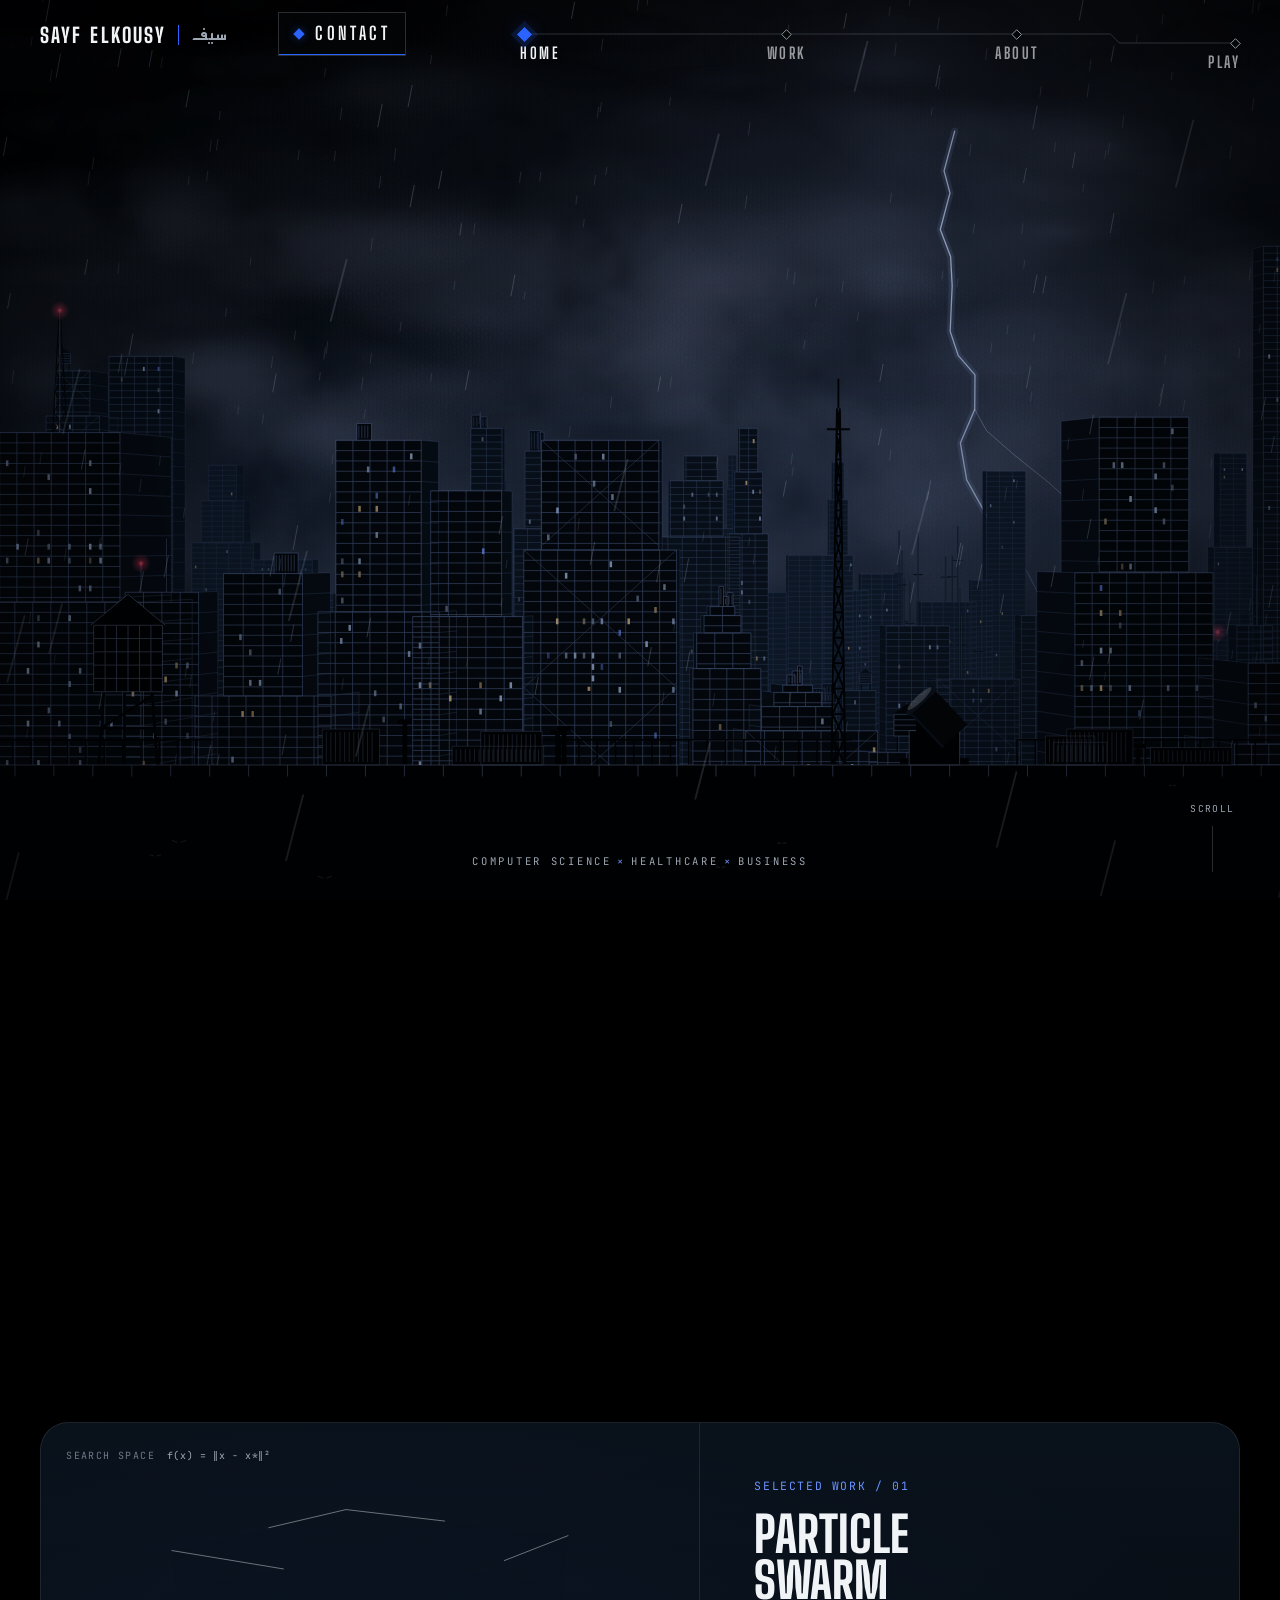
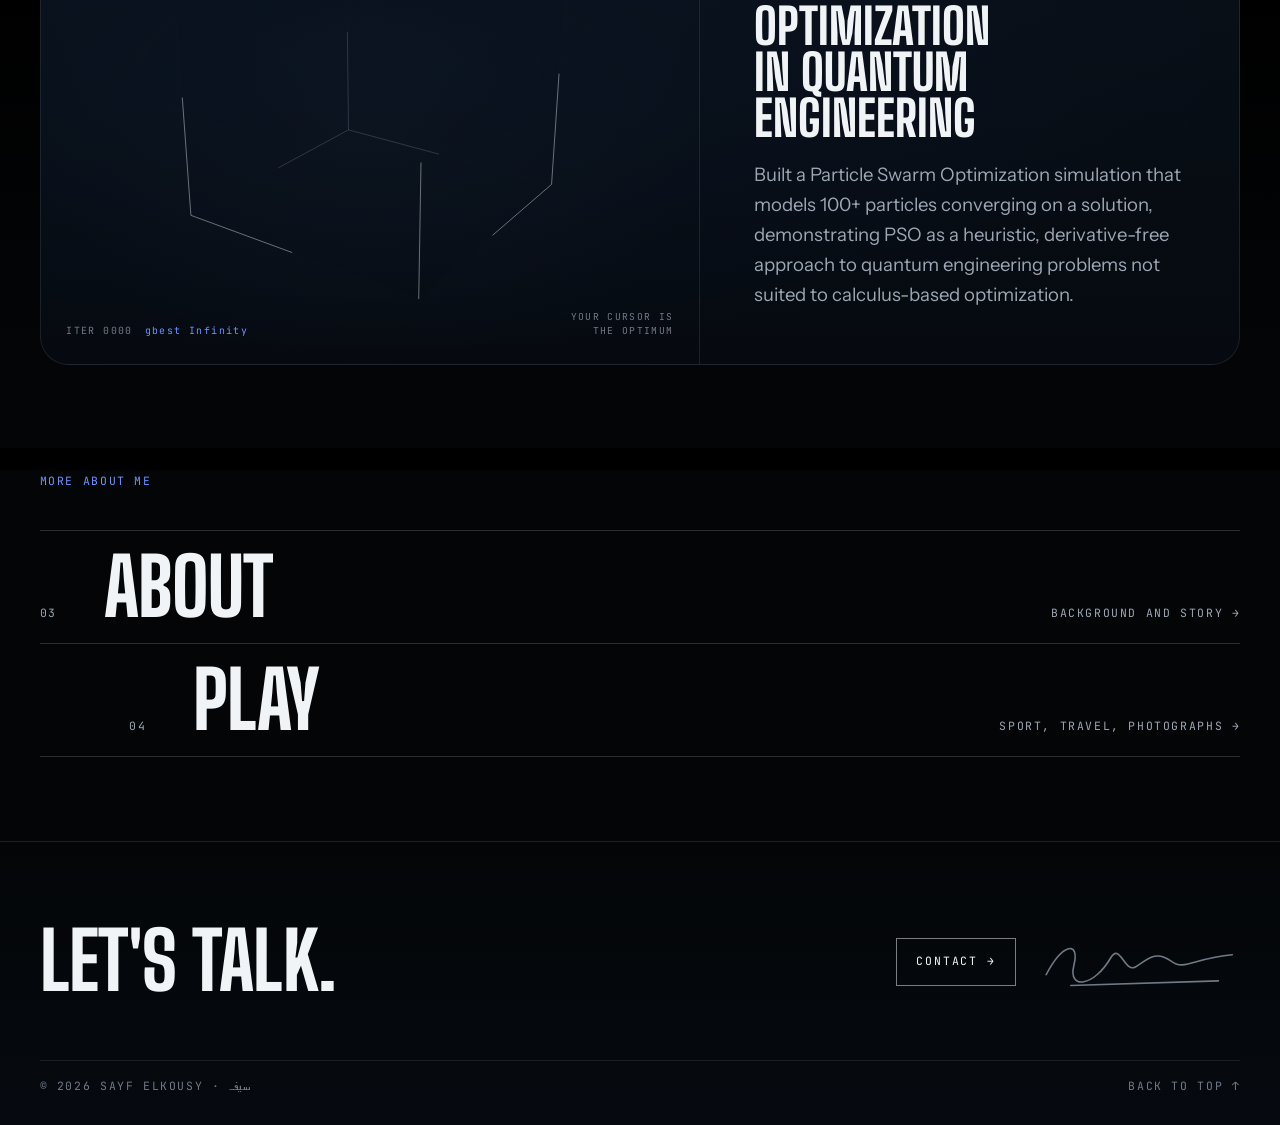
==== index.html @ 550ccdca "Initial website" ====
<!doctype html>
<html lang="en" dir="ltr">
<head>
  <meta charset="utf-8" />
  <meta name="viewport" content="width=device-width, initial-scale=1, viewport-fit=cover" />
  <title>Sayf Elkousy</title>
  <meta name="description" content="Sayf Elkousy — Houston-born, Egyptian American, interested in computer science and where it meets policy, business, and medicine." />
  <meta name="theme-color" content="#030507" />
  <meta name="color-scheme" content="dark" />
  <link rel="icon" href="/assets/img/favicon.svg" type="image/svg+xml" />

  <link rel="preconnect" href="https://fonts.googleapis.com" />
  <link rel="preconnect" href="https://fonts.gstatic.com" crossorigin />
  <link rel="stylesheet" href="https://fonts.googleapis.com/css2?family=Big+Shoulders+Display:wght@300..900&family=Instrument+Sans:wdth,wght@75..100,400..700&family=JetBrains+Mono:wght@400;500&family=Reem+Kufi:wght@400..700&family=Caveat:wght@500;600&display=swap" />

  <link rel="stylesheet" href="/assets/css/tokens.css" />
  <link rel="stylesheet" href="/assets/css/base.css" />
  <link rel="stylesheet" href="/assets/css/components.css" />
  <link rel="stylesheet" href="/assets/css/nav.css" />
  <link rel="stylesheet" href="/assets/css/sidebar.css" />
  <link rel="stylesheet" href="/assets/css/transition.css" />
  <link rel="stylesheet" href="/assets/css/cursor.css" />
  <link rel="stylesheet" href="/assets/css/home.css" />
  <link rel="stylesheet" href="/assets/css/work.css" />
  <link rel="stylesheet" href="/assets/css/pso.css" />
  <link rel="stylesheet" href="/assets/css/about.css" />
  <link rel="stylesheet" href="/assets/css/play.css" />

  <script type="module" src="/assets/js/main.js"></script>
</head>
<body>
  <a class="skip-link" href="#main">Skip to content</a>

  <!-- Layer 1: architectural grid, shared by every page -->
  <div class="grid-lines" aria-hidden="true"><i></i><i></i><i></i><i></i><i></i><i></i><i></i><i></i><i></i><i></i><i></i><i></i><i></i></div>

  <header id="site-nav" class="site-nav"></header>

  <main id="main" tabindex="-1">
    <noscript>
      <div class="noscript">
        <p class="mono">This site needs JavaScript.</p>
        <p>Sayf Elkousy. <a href="/#work">Work</a> · <a href="/about">About</a> · <a href="/play">Play</a> · <a href="mailto:sayfelkousy@gmail.com">Email</a></p>
      </div>
    </noscript>
  </main>

  <div id="route-transition" class="route-transition" aria-hidden="true"></div>
  <div id="route-announcer" class="visually-hidden" aria-live="polite" aria-atomic="true"></div>
</body>
</html>
---- assets/css/tokens.css ----
/* ==========================================================================
   TOKENS — the single source of truth for the visual system.
   90% dark / white / blue. Red is rationed (see --red usage notes).
   ========================================================================== */

:root {
  /* Grounds */
  --bg-0: #030507;          /* almost black — page ground */
  --bg-1: #060a10;          /* blue-black */
  --bg-2: #09111a;          /* dark navy */
  --bg-3: #101923;          /* raised surface */
  --bg-4: #16212d;          /* raised + hover */

  /* Ink */
  --ink: #f1f4f6;           /* warm white */
  --ink-2: #9da7b3;         /* secondary */
  --ink-3: #6f7a86;         /* tertiary — decorative / large labels only */

  /* Accent: cobalt. Two tunings — fills/lines vs. text on black (contrast). */
  --blue: #2b63ff;
  --blue-text: #6b93ff;     /* ≥ 5:1 on --bg-0 */
  --blue-soft: rgba(43, 99, 255, 0.16);
  --blue-glow: rgba(43, 99, 255, 0.45);

  /* Red: rare. Status pips, aviation lights, one cursor moment, the transition echo. */
  --red: #ff304f;

  /* Lines */
  --line: rgba(157, 167, 179, 0.14);
  --line-2: rgba(157, 167, 179, 0.26);
  --line-3: rgba(241, 244, 246, 0.5);

  /* Type */
  --font-display: "Big Shoulders Display", "Arial Narrow", "Helvetica Neue", Arial, sans-serif;
  --font-body: "Instrument Sans", "Helvetica Neue", Arial, sans-serif;
  --font-mono: "JetBrains Mono", ui-monospace, "SF Mono", Menlo, Consolas, monospace;
  --font-arabic: "Reem Kufi", "Geeza Pro", "Noto Kufi Arabic", "Segoe UI", sans-serif;
  --font-hand: "Caveat", "Bradley Hand", "Segoe Print", cursive;

  /* Fluid type scale (clamp, not breakpoints) */
  --fs-mono: clamp(0.66rem, 0.62rem + 0.12vw, 0.74rem);
  --fs-small: clamp(0.82rem, 0.78rem + 0.15vw, 0.9rem);
  --fs-body: clamp(1rem, 0.95rem + 0.22vw, 1.14rem);
  --fs-lead: clamp(1.18rem, 1.02rem + 0.6vw, 1.55rem);
  --fs-h3: clamp(1.5rem, 1.2rem + 1.2vw, 2.3rem);
  --fs-h2: clamp(2.6rem, 1.6rem + 4.2vw, 6rem);
  --fs-h1: clamp(3.6rem, 1.4rem + 9.5vw, 12rem);
  --fs-mega: clamp(5.5rem, 1rem + 19vw, 22rem);
  --fs-hand: clamp(1.25rem, 1.1rem + 0.5vw, 1.6rem);

  /* Space */
  --gutter: clamp(1rem, 0.4rem + 2.6vw, 2.75rem);
  --col-gap: clamp(0.75rem, 0.4rem + 1.2vw, 1.5rem);
  --s-1: 0.25rem;
  --s-2: 0.5rem;
  --s-3: 0.75rem;
  --s-4: 1rem;
  --s-5: 1.5rem;
  --s-6: 2.5rem;
  --s-7: clamp(3rem, 2rem + 4vw, 6rem);
  --s-8: clamp(5rem, 3rem + 8vw, 11rem);
  --max: 1600px;
  --nav-h: 76px;

  /* Motion — quick, precise, mechanical. No bounce. */
  --ease-out: cubic-bezier(0.16, 1, 0.3, 1);
  --ease-mech: cubic-bezier(0.7, 0, 0.2, 1);
  --ease-in: cubic-bezier(0.55, 0, 0.9, 0.3);
  --t-micro: 180ms;
  --t-reveal: 420ms;
  --t-major: 760ms;

  /* Layers (conceptual depth) */
  --z-atmos: 0;
  --z-grid: 1;
  --z-content: 2;
  --z-photo: 3;
  --z-annot: 4;
  --z-overlay: 50;
  --z-nav: 60;
  --z-transition: 90;
  --z-cursor: 100;
}

@media (max-width: 760px) {
  :root { --nav-h: 60px; }
}
---- assets/css/base.css ----
/* ==========================================================================
   BASE — reset, type, grid, focus, reveals.
   ========================================================================== */

*, *::before, *::after { box-sizing: border-box; }

html {
  background: var(--bg-0);
  color: var(--ink);
  -webkit-text-size-adjust: 100%;
  text-size-adjust: 100%;
  scrollbar-color: var(--bg-4) var(--bg-0);
}

body {
  margin: 0;
  min-height: 100vh;
  background: var(--bg-0);
  color: var(--ink);
  font-family: var(--font-body);
  font-size: var(--fs-body);
  line-height: 1.6;
  font-kerning: normal;
  -webkit-font-smoothing: antialiased;
  -moz-osx-font-smoothing: grayscale;
  overflow-x: hidden;
}

img, svg, canvas, video, iframe { display: block; max-width: 100%; }
button, input { font: inherit; color: inherit; }
button { cursor: pointer; background: none; border: 0; padding: 0; }
a { color: inherit; text-decoration: none; }
h1, h2, h3, h4, p, ul, ol, figure, blockquote { margin: 0; }
ul, ol { padding: 0; list-style: none; }
::selection { background: var(--blue); color: var(--ink); }

main { position: relative; z-index: var(--z-content); outline: none; }
main:focus-visible { outline: none; }

/* ---------- Focus: always visible, always blue, always sharp ---------- */
:focus-visible {
  outline: 1.5px solid var(--blue-text);
  outline-offset: 4px;
}

.skip-link {
  position: fixed;
  left: var(--gutter);
  top: -100px;
  z-index: 200;
  padding: 0.7rem 1rem;
  background: var(--ink);
  color: var(--bg-0);
  font-family: var(--font-mono);
  font-size: var(--fs-mono);
  letter-spacing: 0.12em;
  text-transform: uppercase;
}
.skip-link:focus { top: 12px; }

.visually-hidden {
  position: absolute !important;
  width: 1px; height: 1px;
  margin: -1px; padding: 0; border: 0;
  overflow: hidden; clip: rect(0 0 0 0);
  white-space: nowrap;
}

/* ---------- Typography roles ---------- */
.display {
  font-family: var(--font-display);
  font-weight: 800;
  line-height: 0.86;
  letter-spacing: -0.01em;
  text-transform: uppercase;
}
.mono {
  font-family: var(--font-mono);
  font-size: var(--fs-mono);
  font-weight: 400;
  letter-spacing: 0.14em;
  text-transform: uppercase;
  line-height: 1.5;
}
.hand {
  font-family: var(--font-hand);
  font-size: var(--fs-hand);
  font-weight: 500;
  line-height: 1.05;
  color: var(--ink);
  letter-spacing: 0.01em;
}
.ar {
  font-family: var(--font-arabic);
  direction: rtl;
  unicode-bidi: isolate;
  letter-spacing: 0 !important; /* never track Arabic: it breaks joining */
}
.lead {
  font-size: var(--fs-lead);
  line-height: 1.45;
  color: var(--ink);
  max-width: 34ch;
}
.muted { color: var(--ink-2); }
.blue { color: var(--blue-text); }
.red-pip {
  display: inline-block;
  width: 6px; height: 6px;
  background: var(--red);
  vertical-align: middle;
}

p { max-width: 62ch; }
p + p { margin-top: 1em; }

/* Links inside prose */
.prose a, a.inline {
  background-image: linear-gradient(var(--blue), var(--blue));
  background-size: 100% 1px;
  background-position: 0 100%;
  background-repeat: no-repeat;
  transition: background-size var(--t-micro) var(--ease-out), color var(--t-micro);
}
.prose a:hover, a.inline:hover { color: var(--blue-text); }

/* ---------- 12-column grid ---------- */
.wrap {
  width: 100%;
  max-width: var(--max);
  margin-inline: auto;
  padding-inline: var(--gutter);
}
.grid {
  display: grid;
  grid-template-columns: repeat(12, minmax(0, 1fr));
  column-gap: var(--col-gap);
}
@media (max-width: 760px) {
  .grid { grid-template-columns: repeat(4, minmax(0, 1fr)); }
}

/* Layer 1 — architectural column lines. Faint; the order beneath the experiments. */
.grid-lines {
  position: fixed;
  inset: 0;
  z-index: var(--z-grid);
  pointer-events: none;
  display: grid;
  grid-template-columns: repeat(12, minmax(0, 1fr));
  column-gap: var(--col-gap);
  width: 100%;
  max-width: var(--max);
  margin-inline: auto;
  padding-inline: var(--gutter);
  opacity: 0.55;
  transition: opacity 600ms var(--ease-out);
}
.grid-lines i {
  border-left: 1px solid var(--line);
}
.grid-lines i:nth-child(12) { border-right: 1px solid var(--line); }
.grid-lines i:nth-child(13) { display: none; }
@media (max-width: 760px) {
  .grid-lines { grid-template-columns: repeat(4, minmax(0, 1fr)); }
  .grid-lines i:nth-child(n+5) { display: none; }
  .grid-lines i:nth-child(4) { border-right: 1px solid var(--line); }
}
/* Home: the grid is born out of the city, so it starts hidden */
body[data-page="home"] .grid-lines { opacity: var(--home-grid, 0); transition: none; }

/* ---------- Section scaffolding ---------- */
.section {
  position: relative;
  padding-block: var(--s-8);
}
.section-head {
  display: flex;
  align-items: baseline;
  gap: var(--s-4);
  flex-wrap: wrap;
  margin-bottom: var(--s-6);
}
.section-index {
  color: var(--blue-text);
}
.rule {
  height: 1px;
  background: var(--line-2);
  border: 0;
  margin: 0;
}

/* ---------- Buttons: hard edges, one line weight ---------- */
.btn {
  position: relative;
  display: inline-flex;
  align-items: center;
  gap: 0.8em;
  min-height: 48px;
  padding: 0.8rem 1.2rem;
  border: 1px solid var(--line-3);
  font-family: var(--font-mono);
  font-size: var(--fs-mono);
  letter-spacing: 0.16em;
  text-transform: uppercase;
  color: var(--ink);
  overflow: hidden;
  isolation: isolate;
  transition: color var(--t-micro) var(--ease-out), border-color var(--t-micro);
}
.btn::before {
  content: "";
  position: absolute;
  inset: 0;
  z-index: -1;
  background: var(--blue);
  transform: scaleX(0);
  transform-origin: left;
  transition: transform 260ms var(--ease-mech);
}
.btn:hover::before, .btn:focus-visible::before { transform: scaleX(1); }
.btn:hover, .btn:focus-visible { border-color: var(--blue); }
.btn[aria-disabled="true"] {
  opacity: 0.45;
  pointer-events: none;
}
.btn .arrow { transition: transform var(--t-micro) var(--ease-out); }
.btn:hover .arrow { transform: translateX(3px); }

/* ---------- Scroll reveals: different content, different reveals ---------- */
[data-reveal] { transition-timing-function: var(--ease-out); }

[data-reveal="mask"] {
  clip-path: inset(0 0 100% 0);
  transform: translateY(0.18em);
  transition: clip-path 560ms var(--ease-out), transform 560ms var(--ease-out);
}
[data-reveal="mask"].is-in { clip-path: inset(0 0 -0.2em 0); transform: none; }

[data-reveal="wipe"] {
  clip-path: inset(0 100% 0 0);
  transition: clip-path 620ms var(--ease-mech);
}
[data-reveal="wipe"].is-in { clip-path: inset(0 0 0 0); }

[data-reveal="fade"] {
  opacity: 0;
  transition: opacity 500ms var(--ease-out);
}
[data-reveal="fade"].is-in { opacity: 1; }

[data-reveal="rise"] {
  opacity: 0;
  transform: translateY(14px);
  transition: opacity 420ms var(--ease-out), transform 420ms var(--ease-out);
}
[data-reveal="rise"].is-in { opacity: 1; transform: none; }

[data-reveal="line"] {
  transform: scaleX(0);
  transform-origin: left;
  transition: transform 800ms var(--ease-mech);
}
[data-reveal="line"].is-in { transform: scaleX(1); }

/* Annotations draw themselves */
.annot path, .annot line, .annot polyline, .annot ellipse {
  fill: none;
  stroke: currentColor;
  stroke-width: 1.6;
  stroke-linecap: round;
  stroke-linejoin: round;
  vector-effect: non-scaling-stroke;
}
[data-draw] path, [data-draw] line, [data-draw] polyline, [data-draw] ellipse {
  stroke-dasharray: var(--len, 600);
  stroke-dashoffset: var(--len, 600);
  transition: stroke-dashoffset 900ms var(--ease-out);
}
[data-draw].is-in path, [data-draw].is-in line, [data-draw].is-in polyline, [data-draw].is-in ellipse {
  stroke-dashoffset: 0;
}
[data-draw] .hand, [data-draw] text {
  opacity: 0;
  transition: opacity 400ms var(--ease-out) 450ms;
}
[data-draw].is-in .hand, [data-draw].is-in text { opacity: 1; }

.noscript { padding: 30vh var(--gutter); }

/* ---------- Reduced motion: keep the content, drop the choreography ---------- */
@media (prefers-reduced-motion: reduce) {
  *, *::before, *::after {
    animation-duration: 0.001ms !important;
    animation-iteration-count: 1 !important;
    animation-delay: 0s !important;
    transition-delay: 0s !important;
    scroll-behavior: auto !important;
  }
  [data-reveal], [data-reveal].is-in {
    clip-path: none !important;
    transform: none !important;
    opacity: 1 !important;
    transition: none !important;
  }
  [data-draw] path, [data-draw] line, [data-draw] polyline, [data-draw] ellipse {
    stroke-dashoffset: 0 !important;
    transition: none !important;
  }
  [data-draw] .hand, [data-draw] text { opacity: 1 !important; }
}
---- assets/css/components.css ----
/* ==========================================================================
   SHARED COMPONENTS — wordmark, placeholders, annotations, footer.
   ========================================================================== */

/* ---------- Wordmark ---------- */
.wordmark--stack { width: 100%; height: auto; overflow: visible; color: inherit; }

.wordmark--line {
  display: inline-flex;
  align-items: center;
  gap: 0.7em;
  white-space: nowrap;
  line-height: 1;
}
.wordmark--line .wm-en {
  font-family: var(--font-display);
  font-weight: 800;
  font-size: 1.28rem;
  letter-spacing: 0.1em;
  text-transform: uppercase;
}
.wordmark--line .wm-gap { display: inline-block; width: 0.42em; }
.wordmark--line .wm-bar {
  width: 1px;
  height: 1.1em;
  background: var(--blue);
}
.wordmark--line .wm-ar {
  font-size: 1.12rem;
  font-weight: 500;
  color: var(--ink-2);
  transform: translateY(-0.08em);
}

/* ---------- Placeholders: honest, designed, clearly marked ---------- */
.ph {
  position: relative;
  display: grid;
  place-items: center;
  width: 100%;
  height: 100%;
  min-height: 120px;
  background:
    linear-gradient(to top right, transparent calc(50% - 0.5px), var(--line) calc(50% - 0.5px), var(--line) calc(50% + 0.5px), transparent calc(50% + 0.5px)),
    linear-gradient(to bottom right, transparent calc(50% - 0.5px), var(--line) calc(50% - 0.5px), var(--line) calc(50% + 0.5px), transparent calc(50% + 0.5px)),
    var(--bg-2);
  border: 1px dashed var(--line-2);
  color: var(--ink-2);
  text-align: center;
  overflow: hidden;
}
.ph__label {
  position: relative;
  max-width: 90%;
  padding: 0.45rem 0.65rem;
  background: var(--bg-0);
  border: 1px solid var(--line-2);
  font-family: var(--font-mono);
  font-size: var(--fs-mono);
  letter-spacing: 0.12em;
  text-transform: uppercase;
  line-height: 1.4;
}
.ph__corner {
  position: absolute;
  font-family: var(--font-mono);
  font-size: 0.6rem;
  letter-spacing: 0.14em;
  color: var(--ink-3);
  text-transform: uppercase;
}
.ph__corner--tl { top: 8px; left: 10px; }
.ph__corner--br { bottom: 8px; right: 10px; }

.tbd {
  color: var(--ink-2);
  font-family: var(--font-mono);
  font-size: 0.86em;
  letter-spacing: 0.04em;
}

/* ---------- Handmade annotations (layer 4) ---------- */
.annot {
  position: absolute;
  z-index: var(--z-annot);
  color: var(--ink);
  pointer-events: none;
}
.annot svg { overflow: visible; width: 100%; height: auto; }
.annot--blue { color: var(--blue-text); }
.annot--red { color: var(--red); }

/* ---------- Tags (flat, square, quiet — not pills) ---------- */
.tags { display: flex; flex-wrap: wrap; gap: 0.4rem; }
.tag {
  padding: 0.25rem 0.5rem;
  border: 1px solid var(--line-2);
  font-family: var(--font-mono);
  font-size: 0.66rem;
  letter-spacing: 0.1em;
  text-transform: uppercase;
  color: var(--ink-2);
}

/* ---------- Page opener shared anatomy ---------- */
.page-top { padding-top: calc(var(--nav-h) + var(--s-7)); }
.page-code {
  display: flex;
  gap: 1.2rem;
  align-items: center;
  color: var(--ink-2);
}
.page-code .line { flex: 0 0 48px; height: 1px; background: var(--blue); }

/* ---------- Footer: a quiet closing moment ---------- */
.site-end {
  position: relative;
  padding-block: var(--s-7) calc(var(--s-5) + env(safe-area-inset-bottom, 0px));
  border-top: 1px solid var(--line);
  background: linear-gradient(to bottom, var(--bg-0), var(--bg-1));
  overflow: hidden;
}
.site-end .grid { align-items: end; row-gap: var(--s-5); }
.site-end__title {
  grid-column: 1 / span 7;
  font-size: var(--fs-h2);
  line-height: 0.9;
}
.site-end__cta {
  grid-column: 8 / -1;
  display: flex;
  align-items: center;
  justify-content: flex-end;
  gap: var(--s-5);
}
.site-end__sig { position: relative; width: min(200px, 45%); color: var(--ink-3); }
.site-end__base {
  grid-column: 1 / -1;
  display: flex;
  justify-content: space-between;
  gap: var(--s-4);
  flex-wrap: wrap;
  margin-top: var(--s-6);
  padding-top: var(--s-4);
  border-top: 1px solid var(--line);
  color: var(--ink-3);
}
.site-end__top { min-height: 24px; transition: color var(--t-micro); }
.site-end__top:hover { color: var(--ink); }

@media (max-width: 760px) {
  .site-end__title, .site-end__cta { grid-column: 1 / -1; }
  .site-end__cta { justify-content: space-between; }
}

/* ---------- Next stops: a descending staircase of type ---------- */
.next-stops {
  position: relative;
  padding-block: var(--s-7);
}
.next-stops__kicker { margin-bottom: var(--s-5); }
.stops { border-top: 1px solid var(--line-2); }
.stops li {
  border-bottom: 1px solid var(--line-2);
  padding-left: calc(var(--i) * clamp(1.5rem, 7vw, 8rem));
}
.stops a {
  position: relative;
  display: grid;
  grid-template-columns: 3rem auto 1fr;
  align-items: baseline;
  gap: var(--s-4);
  padding-block: clamp(0.8rem, 1.6vw, 1.6rem);
  overflow: hidden;
}
.stops a::before {
  content: "";
  position: absolute;
  left: 0; right: 0; bottom: -1px;
  height: 1px;
  background: var(--blue);
  transform: scaleX(0);
  transform-origin: left;
  transition: transform 420ms var(--ease-mech);
}
.stops a:hover::before, .stops a:focus-visible::before { transform: scaleX(1); }
.stops__idx { color: var(--ink-2); }
.stops__label {
  font-size: var(--fs-h2);
  line-height: 0.9;
  transition: letter-spacing 320ms var(--ease-out), color var(--t-micro);
}
.stops a:hover .stops__label, .stops a:focus-visible .stops__label { letter-spacing: 0.03em; color: var(--blue-text); }
.stops__mood { justify-self: end; color: var(--ink-2); transition: color var(--t-micro); }
.stops a:hover .stops__mood { color: var(--ink); }
@media (max-width: 760px) {
  .stops a { grid-template-columns: 2rem 1fr; }
  .stops__mood { grid-column: 2; justify-self: start; }
}

/* ---------- 404 ---------- */
.lost { min-height: 88vh; padding-bottom: var(--s-7); }
.lost .page-code { margin-bottom: var(--s-6); }
.lost__title { font-size: var(--fs-h1); line-height: 0.86; }
.lost__lead { margin-top: var(--s-5); }
.lost__links { display: flex; flex-wrap: wrap; gap: 0.6rem; margin-top: var(--s-5); max-width: none; }
---- assets/css/nav.css ----
/* ==========================================================================
   NAVIGATION — the line.
   ========================================================================== */

.site-nav {
  position: fixed;
  inset: 0 0 auto 0;
  z-index: var(--z-nav);
  padding-top: env(safe-area-inset-top, 0px);
  pointer-events: none;
}
.site-nav::before {
  /* quiet backing once scrolled — a fade, not a glass panel */
  content: "";
  position: absolute;
  inset: 0 0 -28px 0;
  background: linear-gradient(to bottom, rgba(3, 5, 7, 0.92) 0%, rgba(3, 5, 7, 0.75) 60%, rgba(3, 5, 7, 0) 100%);
  opacity: 0;
  transition: opacity 300ms var(--ease-out);
  pointer-events: none;
}
.site-nav.is-scrolled::before { opacity: 1; }

.nav-bar {
  position: relative;
  display: flex;
  align-items: flex-start;
  gap: clamp(1.5rem, 4vw, 4rem);
  max-width: var(--max);
  height: var(--nav-h);
  margin-inline: auto;
  padding: 22px var(--gutter) 0;
}
.nav-bar > * { pointer-events: auto; }

.nav-mark {
  display: inline-flex;
  padding: 4px 0;
  margin-top: -1px;
  transition: opacity var(--t-micro);
}
.nav-mark:hover .wm-en { color: var(--blue-text); }
.nav-mark .wm-en { transition: color var(--t-micro); }

/* ---------- the line (desktop) ---------- */
.nav-line {
  position: relative;
  flex: 1 1 auto;
  max-width: 720px;
  margin-left: auto;
  height: 48px;
}
.nav-line__svg {
  position: absolute;
  left: 0;
  top: 0;
  overflow: visible;
  pointer-events: none;
}
.nav-line__base {
  fill: none;
  stroke: var(--line-2);
  stroke-width: 1;
  vector-effect: non-scaling-stroke;
}
.nav-line__run {
  fill: none;
  stroke: var(--blue);
  stroke-width: 1.5;
  vector-effect: non-scaling-stroke;
  stroke-dasharray: 1 1;
  stroke-dashoffset: 1;
  transition: stroke-dashoffset 700ms var(--ease-mech);
  filter: drop-shadow(0 0 4px var(--blue-glow));
}

.nav-line__stations { position: absolute; inset: 0; }
.station {
  position: absolute;
  top: 0;
  left: calc(var(--x) * 100%);
  transform: translate(-50%, var(--dy));
}
.station:first-child { transform: translate(0, var(--dy)); }
.station:last-child { transform: translate(-100%, var(--dy)); }

.station a {
  --k: 0;
  --mx: 0px;
  --my: 0px;
  position: relative;
  display: flex;
  flex-direction: column;
  align-items: center;
  gap: 7px;
  padding: 7.5px 10px 10px;
  transform: translate(var(--mx), var(--my));
  transition: transform 160ms linear;
}
.station:first-child a { align-items: flex-start; padding-left: 0; }
.station:last-child a { align-items: flex-end; padding-right: 0; }

.station__mark {
  width: 9px;
  height: 9px;
  margin-top: 0;
  background: var(--bg-0);
  border: 1px solid var(--ink-2);
  transform: rotate(45deg) scale(calc(0.85 + var(--k) * 0.25));
  transition: background var(--t-micro), border-color var(--t-micro), box-shadow 300ms var(--ease-out), transform var(--t-micro) var(--ease-out);
}
.station__label {
  font-family: var(--font-display);
  font-weight: 700;
  font-size: 0.98rem;
  letter-spacing: calc(0.16em + var(--k) * 0.06em);
  text-transform: uppercase;
  line-height: 1;
  color: var(--ink);
  opacity: calc(0.62 + var(--k) * 0.38);
  transition: color var(--t-micro), opacity var(--t-micro);
}
.station a:hover .station__label, .station a:focus-visible .station__label { opacity: 1; }
.station a:hover .station__mark { border-color: var(--blue-text); }

.station.is-active .station__label { opacity: 1; color: var(--ink); }
.station.is-active .station__mark {
  background: var(--blue);
  border-color: var(--blue);
  box-shadow: 0 0 0 4px rgba(43, 99, 255, 0.14), 0 0 16px var(--blue-glow);
  transform: rotate(45deg) scale(1.15);
}

/* ---------- Contact: opens the sidebar (all widths) ----------
   Left, beside the wordmark. A framed station on the line's own vocabulary:
   the diamond, the blue hairline underneath, display type. */
.nav-contact {
  display: inline-flex;
  align-items: center;
  gap: 0.75rem;
  min-height: 44px;
  margin-top: -10px;
  padding: 0 1.15rem 0 1rem;
  border: 1px solid var(--line-2);
  background: rgba(3, 5, 7, 0.85);
  box-shadow: inset 0 -1px 0 var(--blue);
  color: var(--ink);
  font-family: var(--font-display);
  font-weight: 700;
  font-size: 1.12rem;
  letter-spacing: 0.2em;
  text-transform: uppercase;
  line-height: 1;
  transition: border-color var(--t-micro), background-color var(--t-micro), color var(--t-micro);
}
.nav-contact__label { margin-right: -0.2em; } /* optically cancel trailing tracking */
.nav-contact__pip {
  width: 8px;
  height: 8px;
  flex: none;
  background: var(--blue);
  transform: rotate(45deg);
  box-shadow: 0 0 10px var(--blue-glow);
  transition: transform var(--t-micro) var(--ease-out);
}
.nav-contact:hover, .nav-contact:focus-visible, .nav-contact[aria-expanded="true"] {
  border-color: var(--blue);
  background: rgba(43, 99, 255, 0.12);
}
.nav-contact:hover .nav-contact__pip { transform: rotate(45deg) scale(1.3); }

/* ---------- mobile bar ---------- */
.nav-mini { display: none; }

@media (max-width: 760px) {
  .nav-bar { align-items: center; padding-top: 0; gap: 0.7rem; }
  .nav-line { display: none; }
  .nav-mark .wm-en { font-size: 1.02rem; }
  .nav-mark .wm-ar { font-size: 0.92rem; }
  .nav-contact { margin-top: 0; min-height: 40px; padding: 0 0.8rem 0 0.75rem; gap: 0.55rem; font-size: 0.98rem; letter-spacing: 0.16em; }
  .nav-mini {
    display: inline-flex;
    align-items: center;
    gap: 0.5rem;
    min-height: 44px;
    margin-left: auto;
    padding-left: 0.4rem;
    color: var(--ink-2);
    font-size: 0.62rem;
  }
  .nav-mini__mark { width: 6px; height: 6px; border: 1px solid var(--blue-text); transform: rotate(45deg); }
}
@media (max-width: 400px) {
  .nav-mark .wm-bar, .nav-mark .wm-ar { display: none; }
}
---- assets/css/sidebar.css ----
/* ==========================================================================
   SIDEBAR — contact + site index. Slides in from the left (where its
   Contact trigger sits), over a dimmed page.
   The page list reuses the navigation's "line": a vertical rule with
   diamond stations, the current page lit blue.
   ========================================================================== */

.sb {
  position: fixed;
  inset: 0;
  z-index: 75; /* above nav (60), below the route transition (90) */
}
.sb[hidden] { display: none; }

.sb__scrim {
  position: absolute;
  inset: 0;
  background: rgba(1, 2, 4, 0.62);
  opacity: 0;
  transition: opacity 320ms var(--ease-out);
}

.sb__panel {
  position: absolute;
  top: 0;
  left: 0;
  bottom: 0;
  width: clamp(320px, 28vw, 400px);
  display: flex;
  flex-direction: column;
  gap: var(--s-6);
  padding: calc(env(safe-area-inset-top, 0px) + 22px) clamp(1.5rem, 2.4vw, 2.5rem) calc(env(safe-area-inset-bottom, 0px) + 24px) var(--gutter);
  overflow-y: auto;
  overscroll-behavior: contain;
  background: var(--bg-1);
  border-right: 1px solid var(--line-2);
  box-shadow: 40px 0 80px -40px rgba(0, 0, 0, 0.9);
  transform: translateX(-100%);
  transition: transform 380ms var(--ease-out);
}
/* a single blue hairline down the inner edge — the accent, rationed */
.sb__panel::before {
  content: "";
  position: absolute;
  right: -1px;
  top: 0;
  width: 1px;
  height: 120px;
  background: var(--blue);
  box-shadow: 0 0 12px var(--blue-glow);
}

.sb.is-open .sb__scrim { opacity: 1; }
.sb.is-open .sb__panel { transform: none; }

/* Items settle in just after the panel */
.sb__section, .sb__sub, .sb__foot {
  opacity: 0;
  transform: translateX(-12px);
  transition: opacity 300ms var(--ease-out), transform 380ms var(--ease-out);
}
.sb.is-open .sb__sub { opacity: 1; transform: none; transition-delay: 60ms; }
.sb.is-open .sb__section { opacity: 1; transform: none; transition-delay: 100ms; }
.sb.is-open .sb__section + .sb__section { transition-delay: 150ms; }
.sb.is-open .sb__foot { opacity: 1; transform: none; transition-delay: 200ms; }

/* Reduced motion: fade only */
.sb.is-reduced .sb__panel { transform: none; opacity: 0; transition: opacity 160ms linear; }
.sb.is-reduced.is-open .sb__panel { opacity: 1; }
.sb.is-reduced .sb__section, .sb.is-reduced .sb__sub, .sb.is-reduced .sb__foot { transform: none; transition: none; opacity: 1; }

html.sb-open { overflow: hidden; }
html.sb-open body { padding-right: var(--sbw, 0px); }

/* ---------- Head ---------- */
.sb__top {
  display: flex;
  align-items: flex-start;
  justify-content: space-between;
  gap: 1rem;
}
.sb__name { display: grid; gap: 0.35rem; max-width: none; }
.sb__en {
  font-family: var(--font-display);
  font-weight: 800;
  font-size: 1.5rem;
  line-height: 1;
  letter-spacing: 0.08em;
  text-transform: uppercase;
}
.sb__ar { justify-self: start; font-size: 1.3rem; line-height: 1.2; color: var(--ink-2); }
.sb__close {
  display: inline-flex;
  align-items: center;
  gap: 0.5em;
  min-height: 44px;
  margin-top: -10px;
  padding-inline: 0.7rem;
  border: 1px solid var(--line-2);
  color: var(--ink);
  transition: border-color var(--t-micro), color var(--t-micro);
}
.sb__close span { font-size: 1.1rem; line-height: 1; }
.sb__close:hover { border-color: var(--blue); color: var(--blue-text); }
.sb__sub { margin-top: calc(-1 * var(--s-4)); color: var(--ink-2); font-size: var(--fs-small); }

.sb__head {
  margin-bottom: 0.9rem;
  padding-bottom: 0.6rem;
  border-bottom: 1px solid var(--line);
  color: var(--ink-3);
}

/* ---------- Pages: a vertical line with stations ---------- */
.sb__nav { position: relative; padding-left: 22px; }
.sb__nav::before {
  content: "";
  position: absolute;
  left: 4px;
  top: 1.3rem;
  bottom: 1.3rem;
  width: 1px;
  background: var(--line-2);
}
.sb__nav a {
  position: relative;
  display: flex;
  align-items: baseline;
  gap: 0.9rem;
  min-height: 46px;
  padding-block: 0.3rem;
  color: var(--ink-2);
  transition: color var(--t-micro);
}
.sb__nav a::before {
  content: "";
  position: absolute;
  left: -22px;
  top: calc(50% - 4px);
  width: 8px;
  height: 8px;
  border: 1px solid var(--ink-3);
  background: var(--bg-1);
  transform: rotate(45deg);
  transition: background var(--t-micro), border-color var(--t-micro), box-shadow 300ms var(--ease-out);
}
.sb__idx { color: var(--ink-3); }
.sb__label {
  font-size: clamp(1.7rem, 1.3rem + 1.1vw, 2.2rem);
  line-height: 1;
  transition: letter-spacing 300ms var(--ease-out);
}
.sb__nav a:hover, .sb__nav a:focus-visible { color: var(--ink); }
.sb__nav a:hover .sb__label { letter-spacing: 0.02em; }
.sb__nav a:hover::before { border-color: var(--blue-text); }
.sb__nav a[aria-current="page"] { color: var(--ink); }
.sb__nav a[aria-current="page"] .sb__idx { color: var(--blue-text); }
.sb__nav a[aria-current="page"]::before {
  background: var(--blue);
  border-color: var(--blue);
  box-shadow: 0 0 12px var(--blue-glow);
}

/* ---------- Contact ---------- */
.sb__contact {
  display: grid;
  grid-template-columns: 5.5rem minmax(0, 1fr) auto;
  align-items: center;
  gap: 0.8rem;
  min-height: 52px;
  border-bottom: 1px solid var(--line);
  transition: color var(--t-micro);
}
.sb__contact .mono { color: var(--ink-3); }
.sb__value { overflow: hidden; text-overflow: ellipsis; white-space: nowrap; font-size: var(--fs-small); }
.sb__arrow { color: var(--ink-3); transition: transform var(--t-micro) var(--ease-out), color var(--t-micro); }
.sb__contact:hover, .sb__contact:focus-visible { color: var(--blue-text); }
.sb__contact:hover .sb__arrow { color: var(--blue-text); transform: translate(2px, -2px); }

.sb__foot { margin-top: auto; color: var(--ink-3); }

@media (max-width: 760px) {
  .sb__panel { width: min(88vw, 400px); gap: var(--s-5); }
}
---- assets/css/transition.css ----
/* ==========================================================================
   ROUTE TRANSITION — spinning wordmark overlay.
   ========================================================================== */

.route-transition {
  position: fixed;
  inset: 0;
  z-index: var(--z-transition);
  pointer-events: none;
  visibility: hidden;
  contain: strict;
}
.route-transition.is-active { visibility: visible; }

.rt__veil {
  position: absolute;
  inset: 0;
  opacity: 0;
  background:
    radial-gradient(ellipse 70% 60% at 50% 50%, rgba(9, 17, 26, 0.9), rgba(3, 5, 7, 1) 70%),
    var(--bg-0);
}

.rt__stage {
  position: absolute;
  inset: 0;
  display: grid;
  place-items: center;
}
.rt__mark {
  grid-area: 1 / 1;
  /* Laid out at hold size so the midpoint frame is crisp vector, not an upscaled raster. */
  width: min(92vw, 1500px);
  opacity: 0;
  color: var(--ink);
  will-change: transform, opacity;
  backface-visibility: hidden;
}
.rt__mark--blue { color: var(--blue); }
.rt__mark--red { color: var(--red); }
.rt__mark--blue .wordmark, .rt__mark--red .wordmark { --wm-rule: transparent; }

.rt__dest {
  position: absolute;
  z-index: 2;
  left: var(--gutter);
  bottom: calc(22px + env(safe-area-inset-bottom, 0px));
  opacity: 0;
  color: var(--ink-2);
  white-space: nowrap;
}
.rt__arrow { color: var(--blue-text); }

.route-transition.is-reduced .rt__stage,
.route-transition.is-reduced .rt__dest { display: none; }
---- assets/css/cursor.css ----
/* ==========================================================================
   CUSTOM CURSOR — desktop only (see components/cursor.js)
   ========================================================================== */
html.has-cursor, html.has-cursor * { cursor: none !important; }
html.has-cursor iframe { cursor: auto !important; }

.cursor-dot, .cursor-ring {
  position: fixed;
  left: 0;
  top: 0;
  z-index: var(--z-cursor);
  pointer-events: none;
  opacity: 0;
  transition: opacity 200ms;
}
html.cursor-in .cursor-dot, html.cursor-in .cursor-ring { opacity: 1; }
html.lb-open .cursor-ring, html.lb-open .cursor-dot { z-index: 120; }

.cursor-dot {
  width: 6px;
  height: 6px;
  margin: -3px 0 0 -3px;
  background: var(--ink);
  mix-blend-mode: difference;
}
.cursor-dot.is-down { background: var(--red); mix-blend-mode: normal; }

.cursor-ring {
  width: 0;
  height: 0;
}
.cursor-ring::before {
  content: "";
  position: absolute;
  left: -15px;
  top: -15px;
  width: 30px;
  height: 30px;
  border: 1px solid rgba(241, 244, 246, 0.35);
  transform: rotate(45deg) scale(0.7);
  transition: transform 220ms var(--ease-out), border-color 220ms, background 220ms;
}
.cursor-ring.is-active::before { transform: rotate(45deg) scale(1); border-color: var(--blue); }
.cursor-ring.has-label::before { transform: rotate(0deg) scale(1.9, 0.9); background: rgba(3, 5, 7, 0.6); }
.cursor-ring.is-down::before { transform: rotate(45deg) scale(0.55); }
.cursor-label {
  position: absolute;
  left: 0;
  top: 0;
  transform: translate(-50%, -50%);
  font-size: 0.56rem;
  letter-spacing: 0.18em;
  color: var(--ink);
  white-space: nowrap;
  opacity: 0;
  transition: opacity 160ms;
}
.cursor-ring.has-label .cursor-label { opacity: 1; }
---- assets/css/home.css ----
/* ==========================================================================
   HOME — the city, then the work (#work: see work.css), then the person.
   ========================================================================== */

/* ---------- Hero: a tall scroll runway with a sticky stage ---------- */
.hero {
  position: relative;
  height: 230vh;
  background: #000;
}
.hero__stage {
  position: sticky;
  top: 0;
  height: 100vh;
  height: 100lvh;
  overflow: hidden;
  background: #000;
}
.hero__canvas {
  position: absolute;
  inset: 0 auto auto 0;
  display: block;
}

.hero__hud {
  position: absolute;
  inset: 0;
  pointer-events: none;
  padding: calc(var(--nav-h) + 18px) var(--gutter) calc(28px + env(safe-area-inset-bottom, 0px));
  max-width: var(--max);
  margin-inline: auto;
}
.hero__hud > * { pointer-events: auto; }

.hero__subtitle {
  position: absolute;
  left: 50%;
  bottom: calc(30px + env(safe-area-inset-bottom, 0px));
  transform: translateX(-50%);
  white-space: nowrap;
  color: var(--ink-2);
  font-size: 0.66rem;
  letter-spacing: 0.26em;
}
.hero__subtitle .x { color: var(--blue-text); margin-inline: 0.5em; }

.hero__scroll {
  position: absolute;
  right: var(--gutter);
  bottom: calc(22px + env(safe-area-inset-bottom, 0px));
  display: flex;
  flex-direction: column;
  align-items: center;
  gap: 10px;
  min-width: 44px;
  padding: 6px;
  color: var(--ink-2);
  font-size: 0.6rem;
}
.hero__scroll i {
  position: relative;
  width: 1px;
  height: 46px;
  background: var(--line-2);
  overflow: hidden;
}
.hero__scroll i::after {
  content: "";
  position: absolute;
  left: 0;
  top: -40%;
  width: 1px;
  height: 40%;
  background: var(--blue);
  animation: scroll-cue 2.2s var(--ease-mech) infinite;
}
@keyframes scroll-cue { to { top: 100%; } }
.hero__scroll:hover { color: var(--ink); }

/* Intro: the HUD arrives after the signal ignites. */
.hero.is-intro .hero__hud > * { animation: hud-in 700ms var(--ease-out) both; }
.hero.is-intro .hero__subtitle { animation-delay: 2.7s; }
.hero.is-intro .hero__scroll { animation-delay: 3.3s; }
@keyframes hud-in { from { opacity: 0; } to { opacity: 1; } }
.hero.is-intro .hero__subtitle { animation-name: hud-in-x; }
@keyframes hud-in-x { from { opacity: 0; letter-spacing: 0.5em; } to { opacity: 1; letter-spacing: 0.26em; } }

/* ---------- More about me: one line, then About / Play ---------- */
.more { padding-top: var(--s-5); }
.more .grid { row-gap: var(--s-4); }
.more__kicker { grid-column: 1 / -1; }
.more__lead { grid-column: 1 / span 8; max-width: 30ch; }
.more + .next-stops { padding-top: var(--s-5); }
.more + .next-stops .next-stops__kicker { display: none; } /* "More about me" already introduces it */
@media (max-width: 760px) {
  .more__lead { grid-column: 1 / -1; }
}

/* Nav fades up with the city on first load */
body[data-page="home"] .site-nav { transition: opacity 600ms var(--ease-out); }
html:not(.is-ready) body[data-page="home"] .site-nav { opacity: 0; }

@media (max-width: 760px) {
  .hero { height: 200vh; }
  .hero__subtitle {
    left: var(--gutter);
    transform: none;
    display: flex;
    flex-direction: column;
    gap: 0.35em;
    letter-spacing: 0.2em;
  }
  .hero__subtitle .x { margin: 0; line-height: 1; font-size: 0.7em; }
  .hero.is-intro .hero__subtitle { animation-name: hud-in; }
}

/* ==========================================================================
   RIGHT NOW — the city as a plan (renders once data/experiences.js has
   real entries; sits after Selected Work)
   ========================================================================== */
.explorer {
  position: relative;
  z-index: var(--z-content);
  padding-top: var(--s-7);
}
.explorer__head {
  position: relative;
  row-gap: var(--s-4);
  align-items: end;
}
.explorer__kicker { grid-column: 1 / -1; }
.explorer__title {
  grid-column: 1 / span 6;
  margin-left: -0.04em;
  font-size: var(--fs-h2);
  line-height: 0.9;
}
.explorer__lead {
  grid-column: 8 / span 4;
  padding-bottom: 0.6rem;
  color: var(--ink-2);
}
.explorer__annot {
  left: calc(var(--gutter) + 30%);
  bottom: -104px;
  width: 120px;
  color: var(--ink);
}
.explorer__annot svg { transform: scaleX(-1) rotate(-8deg); }
.explorer__annot .hand {
  position: absolute;
  left: 92px;
  top: -14px;
  white-space: nowrap;
  transform: rotate(-5deg);
}

.explorer__body {
  position: relative;
  margin-top: var(--s-7);
  align-items: start;
}
.explorer__map {
  position: relative;
  grid-column: 1 / span 9;
  aspect-ratio: 1000 / 640;
}
.plan {
  position: absolute;
  inset: 0;
  width: 100%;
  height: 100%;
  overflow: visible;
}
.plan__district polygon {
  fill: rgba(16, 25, 35, 0.35);
  stroke: var(--line-2);
  stroke-width: 1;
  vector-effect: non-scaling-stroke;
  transition: fill 300ms var(--ease-out), stroke 300ms;
}
.plan__district.is-on polygon { fill: rgba(43, 99, 255, 0.07); stroke: var(--blue); }
.plan__label {
  font-family: var(--font-display);
  font-weight: 800;
  font-size: 84px;
  letter-spacing: -0.01em;
  fill: none;
  stroke: rgba(157, 167, 179, 0.2);
  stroke-width: 1;
  vector-effect: non-scaling-stroke;
  transition: stroke 300ms;
}
.plan__district[data-district="sport"] .plan__label { font-size: 60px; }
.plan__district.is-on .plan__label { stroke: rgba(107, 147, 255, 0.7); }
.plan__index {
  font-family: var(--font-mono);
  font-size: 13px;
  letter-spacing: 0.14em;
  fill: var(--blue-text);
}
.plan__bayou {
  fill: none;
  stroke: rgba(43, 99, 255, 0.28);
  stroke-width: 10;
  stroke-linecap: round;
}
.plan__bayou-label {
  font-family: var(--font-mono);
  font-size: 10px;
  letter-spacing: 0.4em;
  fill: rgba(107, 147, 255, 0.55);
}
.plan__avenue {
  stroke: rgba(157, 167, 179, 0.06);
  stroke-width: 12;
}
.plan__link {
  fill: none;
  stroke: var(--line-3);
  stroke-width: 1;
  stroke-dasharray: 3 5;
  vector-effect: non-scaling-stroke;
  transition: stroke 200ms, stroke-width 200ms;
}
.plan__link.is-on { stroke: var(--blue); stroke-width: 2; stroke-dasharray: none; }
.plan__ticks text { font-family: var(--font-mono); font-size: 10px; fill: var(--ink-3); }

/* Sites (HTML over the plan so text stays crisp at any size) */
.explorer__sites { position: absolute; inset: 0; }
.site {
  position: absolute;
  transform: translate(-7px, -7px);
  transition: opacity 200ms;
}
.site.is-dim { opacity: 0.32; }
.site__btn {
  display: grid;
  grid-template-columns: 14px auto;
  column-gap: 10px;
  row-gap: 2px;
  align-items: center;
  padding: 0 10px 6px 0;
  text-align: left;
}
.site__mark {
  grid-row: 1 / span 2;
  align-self: start;
  width: 14px;
  height: 14px;
  display: grid;
  place-items: center;
}
.site__mark::before {
  content: "";
  width: 9px;
  height: 9px;
  border: 1px solid var(--ink);
  background: var(--bg-0);
  transform: rotate(45deg);
  transition: background var(--t-micro), border-color var(--t-micro), box-shadow 300ms, transform var(--t-micro) var(--ease-out);
}
.site__org {
  font-family: var(--font-display);
  font-weight: 700;
  font-size: 1.02rem;
  letter-spacing: 0.08em;
  line-height: 1;
  text-transform: uppercase;
  white-space: nowrap;
  transition: color var(--t-micro);
}
.site__meta {
  grid-column: 2;
  font-size: 0.6rem;
  color: var(--ink-2);
  white-space: nowrap;
}
.site__btn:hover .site__mark::before,
.site__btn:focus-visible .site__mark::before { border-color: var(--blue-text); transform: rotate(45deg) scale(1.25); }
.site__btn:hover .site__org { color: var(--blue-text); }
.site.is-selected .site__mark::before {
  background: var(--blue);
  border-color: var(--blue);
  box-shadow: 0 0 0 5px rgba(43, 99, 255, 0.16), 0 0 18px var(--blue-glow);
  transform: rotate(45deg) scale(1.2);
}
.site.is-selected .site__org { color: var(--ink); }

/* Detail panel */
.explorer__panel {
  grid-column: 10 / -1;
  position: relative;
  min-height: 100%;
  padding: 1.25rem 0 0 1.5rem;
  border-left: 1px solid var(--line-2);
}
.panel__head { display: flex; justify-content: space-between; gap: 1rem; color: var(--ink-2); }
.panel__district { color: var(--blue-text); }
.panel__org { margin-top: 1.1rem; font-size: var(--fs-h3); line-height: 0.95; overflow-wrap: anywhere; }
.panel__org.is-ph { color: var(--ink-2); font-family: var(--font-mono); font-size: 1.1rem; font-weight: 400; letter-spacing: 0.08em; }
.panel__role { margin-top: 0.6rem; color: var(--ink-2); }
.panel__img { margin-top: 1.2rem; }
.panel__img img { width: 100%; aspect-ratio: 16/9; object-fit: cover; }
.panel__desc { margin-top: 1rem; font-size: var(--fs-small); }
.panel__detail .tags { margin-top: 1rem; }
.panel__foot { margin-top: 1.2rem; display: grid; gap: 0.9rem; }
.panel__rel { color: var(--ink-2); line-height: 2; }
.panel__jump { color: var(--ink); text-decoration: underline; text-decoration-color: var(--blue); text-underline-offset: 4px; text-transform: uppercase; letter-spacing: 0.1em; min-height: 28px; }
.panel__jump:hover { color: var(--blue-text); }
.panel__detail.is-in { animation: panel-in 380ms var(--ease-out); }
@keyframes panel-in { from { clip-path: inset(0 0 100% 0); } to { clip-path: inset(0 0 0 0); } }

.panel__prompt { margin-top: 1.1rem; font-size: var(--fs-lead); line-height: 1.35; max-width: 20ch; }
.panel__legend { margin-top: 1.6rem; border-top: 1px solid var(--line); }
.panel__legend li { border-bottom: 1px solid var(--line); }
.panel__legend button {
  display: flex;
  align-items: center;
  gap: 0.8rem;
  width: 100%;
  min-height: 44px;
  font-family: var(--font-display);
  font-weight: 700;
  font-size: 1.05rem;
  letter-spacing: 0.1em;
  text-transform: uppercase;
  text-align: left;
  transition: padding var(--t-micro) var(--ease-out), color var(--t-micro);
}
.panel__legend button .muted { margin-left: auto; }
.panel__legend button:hover { padding-left: 0.4rem; color: var(--blue-text); }

.explorer__leader {
  position: absolute;
  inset: 0;
  pointer-events: none;
  overflow: visible;
}
.explorer__leader path {
  fill: none;
  stroke: var(--blue);
  stroke-width: 1.2;
  transition: stroke-dashoffset 520ms var(--ease-mech);
}

/* Mobile list */
.explorer__list { display: none; }

@media (max-width: 1100px) {
  .site__meta { display: none; }
  .plan__label { font-size: 70px; }
}

@media (max-width: 760px) {
  .explorer__title, .explorer__lead { grid-column: 1 / -1; }
  .explorer__annot { display: none; }
  .explorer__body { display: block; margin-top: var(--s-5); }
  .explorer__map { pointer-events: none; }
  .explorer__sites, .explorer__panel, .explorer__leader { display: none; }
  .plan__label { font-size: 96px; }
  .explorer__list { display: block; margin-top: var(--s-5); }
  .xl__group + .xl__group { margin-top: var(--s-6); }
  .xl__district { color: var(--ink-2); padding-bottom: 0.6rem; border-bottom: 1px solid var(--line-2); }
  .xl__item { border-bottom: 1px solid var(--line); }
  .xl__btn {
    display: grid;
    grid-template-columns: 1fr 24px;
    align-items: center;
    width: 100%;
    min-height: 64px;
    padding-block: 0.8rem;
    text-align: left;
  }
  .xl__org {
    font-family: var(--font-display);
    font-weight: 700;
    font-size: 1.3rem;
    letter-spacing: 0.06em;
    text-transform: uppercase;
    line-height: 1.05;
  }
  .xl__meta { grid-column: 1; color: var(--ink-2); margin-top: 0.3rem; }
  .xl__plus { grid-column: 2; grid-row: 1 / span 2; position: relative; width: 14px; height: 14px; justify-self: end; }
  .xl__plus::before, .xl__plus::after { content: ""; position: absolute; left: 0; top: 50%; width: 14px; height: 1px; background: var(--ink); transition: transform var(--t-micro) var(--ease-out); }
  .xl__plus::after { transform: rotate(90deg); }
  .xl__btn[aria-expanded="true"] .xl__plus::after { transform: rotate(0); background: var(--blue); }
  .xl__btn[aria-expanded="true"] .xl__org { color: var(--blue-text); }
  .xl__detail { padding: 0.2rem 0 1.4rem; }
  .xl__detail .panel__head, .xl__detail .panel__org, .xl__detail .panel__role { display: none; }
  .xl__detail .panel__img { margin-top: 0.4rem; }
}
---- assets/css/work.css ----
/* ==========================================================================
   WORK — the Selected Work section of Home (#work) and the achievement card.
   Card anatomy: components/achievement.js. Visuals style themselves
   (e.g. pso.css).
   ========================================================================== */

/* ---------- Section: rises over the last of the city ----------
   The hero is a 230vh scroll runway whose canvas turns to blueprint
   linework and then fades out at the very end. The section is pulled up
   into that runway, so the first card rises while the skyline recedes and
   is already in place when the city is gone — no black gap in between. */
.work {
  position: relative;
  z-index: var(--z-content);
  margin-top: -72vh;
  padding-bottom: var(--s-7);
  background: linear-gradient(to bottom, rgba(3, 5, 7, 0) 0, rgba(3, 5, 7, 0) 20vh, var(--bg-0) 60vh);
  scroll-margin-top: calc(var(--nav-h) + 12px);
  outline: none;
}
.work__list { display: grid; gap: var(--s-6); }

/* ---------- Achievement card ----------
   One of the few places the site uses rounded shapes: a single dark
   surface holding visual and text as one composition. */
.ach {
  --ach-r: clamp(20px, 2.2vw, 32px);
  position: relative;
  display: grid;
  grid-template-columns: minmax(0, 55fr) minmax(0, 45fr);
  min-height: clamp(460px, 40vw, 640px);
  border: 1px solid var(--line);
  border-radius: var(--ach-r);
  background:
    radial-gradient(120% 90% at 28% 45%, rgba(43, 99, 255, 0.05), transparent 60%),
    linear-gradient(180deg, var(--bg-2), var(--bg-1));
  overflow: hidden;
  isolation: isolate;
}
.ach--text { grid-template-columns: minmax(0, 1fr); min-height: 0; }

.ach__visual {
  position: relative;
  min-height: 0;
  border-right: 1px solid var(--line);
}

.ach__info {
  display: flex;
  flex-direction: column;
  justify-content: center;
  gap: 1.1rem;
  padding: clamp(1.75rem, 1rem + 3vw, 4rem);
}
.ach__label { color: var(--blue-text); }
.ach__title {
  font-family: var(--font-display);
  font-weight: 800;
  font-size: clamp(2.1rem, 1.25rem + 2.3vw, 3.9rem);
  line-height: 0.93;
  letter-spacing: 0;
  text-transform: uppercase;
  text-wrap: balance;
  max-width: 13ch;
}
.ach__desc {
  max-width: 44ch;
  color: var(--ink-2);
  font-size: clamp(1rem, 0.94rem + 0.28vw, 1.16rem);
  line-height: 1.62;
}
.ach__meta { color: var(--ink-3); }
.ach__link { align-self: flex-start; margin-top: 0.4rem; }

@media (max-width: 900px) {
  .ach { grid-template-columns: minmax(0, 1fr); min-height: 0; }
  .ach__visual { aspect-ratio: 1 / 0.92; border-right: 0; border-bottom: 1px solid var(--line); }
  .ach__info { padding: 1.6rem 1.4rem 1.9rem; gap: 0.9rem; }
  .ach__title { max-width: 16ch; }
}
@media (max-width: 760px) {
  .work { margin-top: -78vh; }
}

/* ---------- Resume (renders once site.resume.available) ---------- */
.resume .grid { row-gap: var(--s-5); }
.rv__head { grid-column: 1 / span 4; align-self: start; }
.rv__title { margin-top: 0.6rem; font-size: var(--fs-h2); line-height: 0.9; }
.rv__meta { margin-top: var(--s-5); border-top: 1px solid var(--line-2); }
.rv__btns { display: flex; flex-wrap: wrap; gap: 0.6rem; margin-top: var(--s-5); }
.rv__viewer {
  grid-column: 5 / -1;
  border: 1px solid var(--line-2);
  background: var(--bg-1);
}
.rv__bar {
  display: flex;
  justify-content: space-between;
  padding: 0.7rem 1rem;
  border-bottom: 1px solid var(--line-2);
  color: var(--ink-2);
}
.rv__frame { width: 100%; height: min(86vh, 1100px); border: 0; background: #fff; }
.rv__card { display: none; }
.rv__missing {
  position: relative;
  display: grid;
  place-items: center;
  gap: var(--s-5);
  min-height: min(76vh, 900px);
  padding: var(--s-6) var(--s-4);
  text-align: center;
}
.rv__sheet {
  display: grid;
  align-content: start;
  gap: 9px;
  width: min(280px, 60%);
  aspect-ratio: 1 / 1.414;
  padding: 26px 22px;
  border: 1px dashed var(--line-2);
  background: var(--bg-2);
}
.rv__sheet i { display: block; height: 2px; background: var(--line); }
.rv__sheet i:nth-child(1) { width: 55%; height: 6px; background: var(--line-2); }
.rv__sheet i:nth-child(2) { width: 35%; margin-bottom: 10px; }
.rv__sheet i:nth-child(5n) { width: 70%; }
.rv__sheet i:nth-child(6), .rv__sheet i:nth-child(11) { width: 28%; height: 3px; margin-top: 10px; background: var(--line-2); }
.rv__missing-text { display: grid; gap: 0.9rem; justify-items: center; }
.rv__missing-text .mono { line-height: 1.9; text-transform: none; letter-spacing: 0.06em; }

.rv__meta div {
  display: grid;
  grid-template-columns: 7.5rem 1fr;
  gap: 1rem;
  padding-block: 0.6rem;
  border-bottom: 1px solid var(--line);
}
.rv__meta dt { color: var(--ink-3); }
.rv__meta dd { margin: 0; color: var(--ink); }

@media (max-width: 760px) {
  .rv__head, .rv__viewer { grid-column: 1 / -1; }
  .rv__frame { display: none; }
  .rv__card {
    display: flex;
    flex-direction: column;
    align-items: center;
    gap: 1rem;
    padding: var(--s-6) var(--s-4);
  }
  .rv__missing { min-height: 0; }
}
---- assets/css/pso.css ----
/* ==========================================================================
   PSO SEARCH SPACE — the visual for the PSO achievement
   (components/visuals/pso-search-space.js). The cube, swarm and markers are
   drawn on the canvas; the HUD is HTML so its type stays crisp.
   ========================================================================== */

.pso {
  position: absolute;
  inset: 0;
  overflow: hidden;
  background: radial-gradient(70% 60% at 50% 55%, rgba(16, 25, 35, 0.55), transparent 75%);
  -webkit-user-select: none;
  user-select: none;
}
.pso__canvas {
  position: absolute;
  inset: 0;
  width: 100%;
  height: 100%;
  pointer-events: none; /* input is read on .pso; nothing drawn can capture it */
}

.pso__hud {
  position: absolute;
  display: flex;
  gap: 1.2em;
  margin: 0;
  max-width: none;
  color: var(--ink-3);
  font-size: 0.62rem;
  pointer-events: none;
}
.pso__hud--tl { top: clamp(1rem, 2vw, 1.6rem); left: clamp(1rem, 2vw, 1.75rem); }
.pso__hud--bl { bottom: clamp(1rem, 2vw, 1.6rem); left: clamp(1rem, 2vw, 1.75rem); font-variant-numeric: tabular-nums; }
.pso__fx { color: var(--ink-2); text-transform: none; letter-spacing: 0.06em; }
.pso__best { color: var(--blue-text); text-transform: none; }

.pso__hint {
  position: absolute;
  right: clamp(1rem, 2vw, 1.75rem);
  bottom: clamp(1rem, 2vw, 1.6rem);
  max-width: 22ch;
  margin: 0;
  color: var(--ink-3);
  font-size: 0.6rem;
  text-align: right;
  line-height: 1.5;
  pointer-events: none;
}

@media (max-width: 520px) {
  .pso__hud--tl .pso__fx { display: none; }
  .pso__hint { max-width: 14ch; }
}
@media (prefers-reduced-motion: reduce) {
  .pso__hint { display: none; }
}
---- assets/css/about.css ----
/* ==========================================================================
   ABOUT — a personal encyclopedia entry, set in the site's own type.
   Title · contents · text column (~62ch) with an infobox and a margin
   figure on the right. Small headings, hairline rules, no cards.
   ========================================================================== */

.wiki { padding-bottom: var(--s-7); }
.wiki > .wrap { max-width: 1180px; }

/* ---------- Title ---------- */
.wiki__head { display: grid; gap: 0.5rem; }
.wiki__title {
  margin-top: 0.4rem;
  font-size: clamp(3rem, 1.6rem + 5vw, 6rem);
  line-height: 0.88;
}
.wiki__ar { display: flex; align-items: baseline; gap: 0.9rem; max-width: none; }
.wiki__ar .ar { font-size: clamp(1.8rem, 1.4rem + 1.4vw, 2.6rem); line-height: 1.3; color: var(--blue-text); }

/* ---------- Contents row ---------- */
.wiki__toc {
  display: flex;
  flex-wrap: wrap;
  align-items: baseline;
  gap: 0.4rem 1.6rem;
  margin-top: var(--s-5);
  padding-block: 0.7rem;
  border-block: 1px solid var(--line-2);
}
.wiki__toc ol { display: flex; flex-wrap: wrap; gap: 0.2rem 1.6rem; }
.wiki__toc a {
  display: inline-flex;
  align-items: baseline;
  gap: 0.5rem;
  min-height: 32px;
  padding-block: 0.3rem;
  color: var(--ink-2);
  font-size: var(--fs-small);
  transition: color var(--t-micro);
}
.wiki__toc a .mono { color: var(--blue-text); }
.wiki__toc a:hover, .wiki__toc a:focus-visible { color: var(--ink); }

/* ---------- Body: text column + right margin ---------- */
.wiki__body {
  display: grid;
  grid-template-columns: minmax(0, 62ch) minmax(240px, 300px);
  justify-content: space-between;
  column-gap: clamp(2.5rem, 5vw, 5.5rem);
  align-items: start;
  margin-top: var(--s-6);
}
.infobox { grid-column: 2; grid-row: 1 / span 2; }
.wiki__sec { grid-column: 1; }
.wiki__margin { grid-column: 2; grid-row: 3; align-self: center; }

/* ---------- Sections ---------- */
.wiki__sec { scroll-margin-top: calc(var(--nav-h) + 1.5rem); outline: none; }
.wiki__sec + .wiki__sec { margin-top: var(--s-6); }
.wiki__h {
  display: flex;
  align-items: baseline;
  gap: 0.8rem;
  margin-bottom: 1rem;
  padding-bottom: 0.55rem;
  border-bottom: 1px solid var(--line-2);
  font-family: var(--font-display);
  font-weight: 700;
  font-size: clamp(1.25rem, 1.1rem + 0.5vw, 1.55rem);
  letter-spacing: 0.07em;
  text-transform: uppercase;
  line-height: 1.1;
}
.wiki__h .mono { color: var(--blue-text); }
.wiki__sec p {
  max-width: 62ch;
  color: rgba(241, 244, 246, 0.86);
  line-height: 1.72;
}
.wiki__sec p + p { margin-top: 0.9em; }
.wiki__sec--background > p:first-of-type { font-size: var(--fs-lead); line-height: 1.55; color: var(--ink); }
.wiki__sec a.inline { color: var(--ink); white-space: nowrap; }
.wiki__more { margin-top: 1rem !important; }
.wiki__more a.inline { color: var(--ink-2); }

/* Criteria: a numbered list, blue hairlines — scannable, not cards */
.criteria { margin-top: 1.1rem; border-top: 1px solid rgba(43, 99, 255, 0.45); }
.criteria li {
  display: grid;
  grid-template-columns: 2.4rem 10.5rem minmax(0, 1fr);
  align-items: baseline;
  gap: 0.3rem 1rem;
  padding-block: 0.75rem;
  border-bottom: 1px solid rgba(43, 99, 255, 0.22);
}
.criteria__n { color: var(--blue-text); }
.criteria__name {
  font-family: var(--font-display);
  font-weight: 700;
  font-size: 1.15rem;
  letter-spacing: 0.07em;
  text-transform: uppercase;
  line-height: 1.1;
}
.criteria__text { color: var(--ink-2); font-size: var(--fs-small); line-height: 1.55; }

/* ---------- Infobox ---------- */
.infobox {
  border: 1px solid var(--line-2);
  background: rgba(6, 10, 16, 0.85);
  font-size: var(--fs-small);
}
.infobox__name {
  display: flex;
  justify-content: space-between;
  align-items: baseline;
  gap: 1rem;
  max-width: none;
  padding: 0.65rem 0.9rem;
  border-bottom: 1px solid var(--line-2);
  font-family: var(--font-display);
  font-weight: 700;
  font-size: 1.05rem;
  letter-spacing: 0.08em;
  text-transform: uppercase;
}
.infobox__name .ar { font-size: 1.05rem; color: var(--ink-2); text-transform: none; }
.infobox__photo { margin: 0.9rem 0.9rem 0; aspect-ratio: 4 / 5; background: var(--bg-2); overflow: hidden; }
.infobox__photo img { width: 100%; height: 100%; object-fit: cover; }
/* Placeholder until assets/photos/portrait.jpg exists (see data/about.js) */
.infobox__ph {
  display: grid;
  place-content: center;
  gap: 0.35rem;
  height: 100%;
  border: 1px dashed var(--line-2);
  background:
    linear-gradient(to top right, transparent calc(50% - 0.5px), var(--line) calc(50% - 0.5px), var(--line) calc(50% + 0.5px), transparent calc(50% + 0.5px)),
    var(--bg-2);
  text-align: center;
}
.infobox__ph .mono { padding: 0.15rem 0.5rem; background: var(--bg-2); }
.infobox__facts { margin: 0.6rem 0.9rem 0.9rem; }
.infobox__facts div {
  display: grid;
  grid-template-columns: 5.6rem minmax(0, 1fr);
  gap: 0.8rem;
  padding-block: 0.55rem;
  border-bottom: 1px solid var(--line);
}
.infobox__facts div:last-child { border-bottom: 0; }
.infobox__facts dt { color: var(--ink-3); padding-top: 0.15em; }
.infobox__facts dd { margin: 0; color: var(--ink); line-height: 1.45; }

/* ---------- Figures: plates set into the text ---------- */
.illo { width: 100%; height: auto; overflow: visible; }
.illo path, .illo ellipse {
  fill: none;
  stroke: currentColor;
  stroke-width: 1.3;
  stroke-linecap: round;
  stroke-linejoin: round;
  vector-effect: non-scaling-stroke;
}
.illo__blue { color: var(--blue-text); }

.wiki__fig { display: grid; gap: 1.2rem; }
.wiki__fig figcaption { display: grid; gap: 0.45rem; align-content: center; }
.wiki__fig-n { color: var(--ink-3); }
.wiki__fig-cap { color: var(--ink-2); font-size: var(--fs-small); line-height: 1.6; max-width: 38ch; }

.wiki__fig--thoth {
  grid-template-columns: 150px minmax(0, 1fr);
  gap: 1.6rem;
  align-items: center;
  margin-top: var(--s-5);
  padding-block: 1.1rem;
  border-block: 1px solid var(--line);
  max-width: 62ch;
}
.wiki__fig--thoth .wiki__fig-art { color: var(--ink-2); }

.wiki__fig--chess { justify-items: start; padding-left: 0.9rem; border-left: 1px solid var(--line-2); }
.wiki__fig--chess .wiki__fig-art { width: 86px; color: var(--ink); transform: rotate(6deg); }
.wiki__fig--chess .hand { color: var(--ink); transform: rotate(-4deg); transform-origin: left; }

/* ---------- Mobile: title → portrait → article → figure ---------- */
@media (max-width: 900px) {
  .wiki__body { grid-template-columns: minmax(0, 1fr); margin-top: var(--s-5); }
  .infobox, .wiki__sec, .wiki__margin { grid-column: 1; grid-row: auto; }
  .infobox { width: min(100%, 380px); margin-bottom: var(--s-6); }
  .wiki__margin { margin-top: var(--s-6); }
  .wiki__fig--chess { grid-template-columns: 70px minmax(0, 1fr); align-items: center; }
  .wiki__fig--chess .wiki__fig-art { width: 64px; }
}
@media (max-width: 560px) {
  .criteria li { grid-template-columns: 2rem minmax(0, 1fr); }
  .criteria__text { grid-column: 2; }
  .wiki__fig--thoth { grid-template-columns: 96px minmax(0, 1fr); gap: 1rem; }
  .wiki__toc ol { flex-direction: column; gap: 0; }
}
---- assets/css/play.css ----
/* ==========================================================================
   PLAY — the life away from the screen. The grid loosens; the discipline stays.
   ========================================================================== */

body[data-page="play"] .grid-lines { opacity: 0.25; }

/* ---------- Photo ---------- */
.shot {
  position: relative;
  display: block;
  width: 100%;
  text-align: left;
  transform: rotate(var(--r, 0deg));
  transition: transform 380ms var(--ease-out), z-index 0s;
}
.shot__img {
  position: relative;
  display: block;
  width: 100%;
  overflow: hidden;
  background: var(--bg-2);
  box-shadow: 0 30px 60px -30px rgba(0, 0, 0, 0.9);
}
.shot__img img { width: 100%; height: 100%; object-fit: cover; }
.shot__meta {
  position: absolute;
  left: 0;
  right: 0;
  bottom: 0;
  display: flex;
  flex-wrap: wrap;
  gap: 0.2rem 0.9rem;
  padding: 1.6rem 0.8rem 0.7rem;
  background: linear-gradient(to top, rgba(3, 5, 7, 0.9), rgba(3, 5, 7, 0));
  color: var(--ink);
  font-size: 0.6rem;
  opacity: 0;
  transform: translateY(6px);
  transition: opacity 220ms var(--ease-out), transform 220ms var(--ease-out);
}
.shot__cap { flex-basis: 100%; color: var(--ink-2); text-transform: none; letter-spacing: 0.04em; }
.shot__credit { color: var(--ink-2); }
.shot:hover, .shot:focus-visible { z-index: 5; transform: rotate(0deg) scale(1.012); }
.shot:hover .shot__meta, .shot:focus-visible .shot__meta { opacity: 1; transform: none; }
@media (hover: none) {
  .shot__meta { opacity: 1; transform: none; }
}

/* ---------- Opening: video inside pitch lines, the word, one line ----------
   The video (~72% of the content width) sits where the centre of a pitch
   would be; the stage around it is the rest of the pitch. */
.play-open {
  position: relative;
  padding: calc(var(--nav-h) + var(--s-6)) var(--gutter) var(--s-7);
  max-width: var(--max);
  margin-inline: auto;
}
.play-open__stage {
  --side: 14%;            /* width of each penalty-area zone */
  --pad: clamp(40px, 5vw, 64px);  /* touchline → video */
  --pitch-line: rgba(157, 167, 179, 0.24);
  position: relative;
  padding: var(--pad) var(--side);
}
.play-open__hero { position: relative; z-index: 2; }
.play-open__frame {
  position: relative;
  width: 100%;
  aspect-ratio: 16 / 9;
  overflow: hidden;
  background: var(--bg-2);
}
.play-open__video {
  width: 100%;
  height: 100%;
  object-fit: cover;
  object-position: 50% 45%;
  /* sit it in the dark palette without changing what it is */
  filter: brightness(0.9) contrast(1.05) saturate(0.9);
}
.play-open__frame::after {
  content: "";
  position: absolute;
  inset: 0;
  pointer-events: none;
  background:
    linear-gradient(to top, rgba(3, 5, 7, 0.55) 0%, rgba(3, 5, 7, 0) 38%),
    linear-gradient(to bottom, rgba(3, 5, 7, 0.25) 0%, rgba(3, 5, 7, 0) 18%);
}
.play-open__hero.is-missing .play-open__video { visibility: hidden; }

.play-open__toggle {
  position: absolute;
  right: 14px;
  bottom: 14px;
  z-index: 7;
  display: inline-flex;
  align-items: center;
  gap: 0.6rem;
  min-height: 36px;
  padding: 0 0.8rem;
  background: rgba(3, 5, 7, 0.55);
  border: 1px solid var(--line-2);
  color: var(--ink-2);
  font-size: 0.6rem;
  transition: color var(--t-micro), border-color var(--t-micro);
}
.play-open__toggle:hover { color: var(--ink); border-color: var(--line-3); }
/* pause glyph (two bars) ↔ play glyph (triangle) */
.play-open__toggle-icon {
  width: 8px;
  height: 9px;
  border-left: 2px solid currentColor;
  border-right: 2px solid currentColor;
}
.play-open__toggle.is-paused .play-open__toggle-icon {
  width: 0;
  height: 0;
  border-right: 0;
  border-left: 8px solid currentColor;
  border-top: 5px solid transparent;
  border-bottom: 5px solid transparent;
}

.play-open__title {
  position: relative;
  z-index: 6;
  margin-top: calc(-0.52 * var(--fs-mega));
  margin-left: calc(-0.07em - var(--gutter));
  font-size: var(--fs-mega);
  line-height: 0.8;
  letter-spacing: -0.02em;
  pointer-events: none;
  mix-blend-mode: difference;
  color: #f1f4f6;
}
.play-open__lede {
  max-width: 34ch;
  margin-top: var(--s-4);
  margin-left: auto;
  margin-right: 8%;
  font-size: var(--fs-lead);
  line-height: 1.4;
}

/* ---------- Pitch: thin line system around the hero video ---------- */
.pitch { position: absolute; inset: 0; pointer-events: none; }
.pitch__lines {
  position: absolute;
  inset: 0;
  overflow: hidden;             /* clips the corner circles to quarter arcs */
  border: 1px solid var(--pitch-line);
}
:where(.pitch__lines i, .pitch__goal) { position: absolute; display: block; border: 0 solid var(--pitch-line); }
/* penalty areas: fill each side zone, meeting the video's edge */
.pitch__box { top: 20%; bottom: 20%; width: var(--side); border-width: 1px 0; }
.pitch__box--l { left: 0; }
.pitch__box--r { right: 0; }
.pitch__six { top: 37%; bottom: 37%; width: calc(var(--side) * 0.38); border-width: 1px; }
.pitch__six--l { left: -1px; }
.pitch__six--r { right: -1px; }
.pitch__spot { top: calc(50% - 2px); width: 4px; height: 4px; border-radius: 50%; background: var(--pitch-line); }
.pitch__spot--l { left: calc(var(--side) * 0.7); }
.pitch__spot--r { right: calc(var(--side) * 0.7); }
.pitch__corner { width: 28px; height: 28px; border-width: 1px; border-radius: 50%; }
.pitch__corner--tl { left: -14px; top: -14px; }
.pitch__corner--tr { right: -14px; top: -14px; }
.pitch__corner--bl { left: -14px; bottom: -14px; }
.pitch__corner--br { right: -14px; bottom: -14px; }
/* halfway line and centre circle, peeking out above and below the video */
.pitch__half { left: 50%; width: 0; height: var(--pad); border-left-width: 1px; }
.pitch__half--t { top: 0; }
.pitch__half--b { bottom: 0; }
.pitch__arc {
  --r: calc(var(--pad) * 0.72);
  left: calc(50% - var(--r));
  width: calc(var(--r) * 2);
  height: calc(var(--r) * 2);
  border-width: 1px;
  border-color: rgba(107, 147, 255, 0.45);
  border-radius: 50%;
}
.pitch__arc--t { top: calc(var(--pad) - var(--r)); }
.pitch__arc--b { bottom: calc(var(--pad) - var(--r)); }
/* goals sit just outside the boundary */
.pitch__goal { top: 45%; height: 10%; width: 8px; border-width: 1px; }
.pitch__goal--l { left: -8px; border-right-width: 0; }
.pitch__goal--r { right: -8px; border-left-width: 0; }
.pitch__lbl { position: absolute; top: -1.9em; color: var(--ink-3); font-size: 0.56rem; }
.pitch__lbl--0 { left: 0; }
.pitch__lbl--mid { left: 50%; transform: translateX(-50%); }
.pitch__lbl--end { right: 0; }
/* a single tactical note: a run and a pass, in the top-right zone */
.pitch__tactic {
  position: absolute;
  right: calc(var(--side) * 0.18);
  top: calc(var(--pad) * 0.35);
  width: calc(var(--side) * 0.62);
  max-width: 90px;
  overflow: visible;
}
.pitch__tactic path { fill: none; stroke: rgba(107, 147, 255, 0.55); stroke-width: 1; stroke-dasharray: 3 3; vector-effect: non-scaling-stroke; }
.pitch__tactic path + path { stroke-dasharray: none; }
.pitch__tactic circle { fill: rgba(107, 147, 255, 0.7); }

/* ---------- Spreads: one per group of photos ---------- */
.play-canvas { position: relative; overflow: hidden; }
.spread {
  position: relative;
  max-width: var(--max);
  margin-inline: auto;
  padding: var(--s-6) var(--gutter) var(--s-7);
}
.spread__label { position: relative; z-index: 6; margin-bottom: var(--s-5); color: var(--ink-2); }
.spread__word {
  position: absolute;
  right: -2vw;
  bottom: 1vw;
  z-index: 0;
  font-size: clamp(6rem, 2rem + 16vw, 20rem);
  line-height: 0.8;
  color: transparent;
  -webkit-text-stroke: 1px rgba(157, 167, 179, 0.2);
  pointer-events: none;
}

/* The collage recomposes itself for however many photos it holds. */
.collage {
  position: relative;
  z-index: 2;
  display: grid;
  grid-template-columns: repeat(12, minmax(0, 1fr));
  column-gap: var(--col-gap);
  row-gap: var(--s-6);
  align-items: start;
}
.collage--n1 .shot { grid-column: 2 / span 8; }

.collage--n2 .shot:nth-child(1) { grid-column: 1 / span 7; }
.collage--n2 .shot:nth-child(2) { grid-column: 7 / span 5; margin-top: 22%; z-index: 3; }

.collage--n3 .shot:nth-child(1) { grid-column: 1 / span 5; grid-row: 1 / span 2; }
.collage--n3 .shot:nth-child(2) { grid-column: 5 / span 6; grid-row: 1; margin-top: 18%; z-index: 3; }
.collage--n3 .shot:nth-child(3) { grid-column: 9 / span 3; grid-row: 2; margin-top: -8%; z-index: 4; }

.collage--many .shot:nth-child(5n + 1) { grid-column: 1 / span 5; }
.collage--many .shot:nth-child(5n + 2) { grid-column: 7 / span 5; margin-top: 14%; }
.collage--many .shot:nth-child(5n + 3) { grid-column: 2 / span 4; }
.collage--many .shot:nth-child(5n + 4) { grid-column: 6 / span 6; margin-top: -4%; z-index: 3; }
.collage--many .shot:nth-child(5n + 5) { grid-column: 8 / span 4; }

/* ---------- Travel ---------- */
.travel {
  position: relative;
  max-width: var(--max);
  margin-inline: auto;
  padding: var(--s-6) var(--gutter) var(--s-7);
  scroll-margin-top: var(--nav-h);
}
.travel__head {
  display: grid;
  grid-template-columns: 1fr auto;
  align-items: end;
  gap: 0 var(--s-5);
  margin-bottom: var(--s-5);
}
.travel__head .spread__label { grid-column: 1 / -1; }
.travel__title { font-size: var(--fs-h2); line-height: 0.9; }
.travel__count { color: var(--ink-2); padding-bottom: 0.3em; }

.tmap__bar {
  display: flex;
  flex-wrap: wrap;
  justify-content: space-between;
  align-items: center;
  gap: 0.6rem 1.5rem;
  border-top: 1px solid var(--line-2);
}
.tmap__regions { display: flex; flex-wrap: wrap; }
.tmap__region {
  position: relative;
  min-height: 44px;
  padding: 0 0.9rem;
  color: var(--ink-3);
  transition: color var(--t-micro);
}
.tmap__region:first-child { padding-left: 0; }
.tmap__region::after {
  content: "";
  position: absolute;
  left: 0.9rem;
  right: 0.9rem;
  top: -1px;
  height: 1px;
  background: var(--blue);
  transform: scaleX(0);
  transform-origin: left;
  transition: transform 300ms var(--ease-mech);
}
.tmap__region:first-child::after { left: 0; }
.tmap__region:hover { color: var(--ink); }
.tmap__region[aria-pressed="true"] { color: var(--ink); }
.tmap__region[aria-pressed="true"]::after { transform: scaleX(1); }
.tmap__legend { display: flex; align-items: center; gap: 0.5rem; color: var(--ink-3); }
.tmap__key { width: 6px; height: 6px; border-radius: 50%; background: var(--ink); margin-left: 0.6rem; }
.tmap__key--home { background: var(--red); margin-left: 0; }

.tmap__stage {
  position: relative;
  aspect-ratio: 2.3 / 1;
  overflow: hidden;
  background: radial-gradient(ellipse 80% 70% at 50% 45%, rgba(16, 25, 35, 0.55), rgba(3, 5, 7, 0) 70%), var(--bg-1);
  border: 1px solid var(--line);
  touch-action: manipulation;
}
.tmap__stage.is-pointing { cursor: pointer; }
.tmap__svg { position: absolute; inset: 0; width: 100%; height: 100%; }
.tmap__grid { fill: none; stroke: var(--line); stroke-width: 1; stroke-dasharray: 2 5; vector-effect: non-scaling-stroke; }
.tmap__land { fill: #0d1621; stroke: rgba(157, 167, 179, 0.3); stroke-width: 0.75; stroke-linejoin: round; vector-effect: non-scaling-stroke; }
.tmap__borders { fill: none; stroke: rgba(157, 167, 179, 0.13); stroke-width: 0.6; vector-effect: non-scaling-stroke; }

.tmap__pins { position: absolute; inset: 0; pointer-events: none; }
.tmap__pin {
  position: absolute;
  width: 28px;
  height: 28px;
  margin: -14px 0 0 -14px;
  display: grid;
  place-items: center;
  border-radius: 50%;
}
.tmap__pin::before {
  content: "";
  width: 6px;
  height: 6px;
  border-radius: 50%;
  background: var(--ink);
  box-shadow: 0 0 0 3px rgba(43, 99, 255, 0.28);
  transition: transform 200ms var(--ease-out), background var(--t-micro);
}
.tmap__pin::after {
  content: "";
  position: absolute;
  inset: 5px;
  border: 1px solid var(--blue-text);
  border-radius: 50%;
  opacity: 0;
  transform: scale(0.4);
  transition: opacity 200ms var(--ease-out), transform 260ms var(--ease-out);
}
.tmap__pin.is-home::before { background: var(--red); box-shadow: 0 0 0 3px rgba(255, 48, 79, 0.22); }
.tmap__pin.is-home::after { border-color: var(--red); }
.tmap__pin.is-active { z-index: 2; }
.tmap__pin.is-active::before { transform: scale(1.35); background: var(--blue-text); }
.tmap__pin.is-home.is-active::before { background: var(--red); }
.tmap__pin.is-active::after { opacity: 1; transform: none; }
.tmap__pin.is-out { visibility: hidden; }
.tmap__pin:focus-visible { outline: 1.5px solid var(--blue-text); outline-offset: -3px; }

.tmap__tip {
  position: absolute;
  z-index: 5;
  left: 0;
  top: 0;
  min-width: 150px;
  max-width: 230px;
  padding: 0.7rem 0.9rem 0.75rem;
  background: rgba(6, 10, 16, 0.95);
  border: 1px solid var(--line-2);
  border-top-color: var(--blue);
  pointer-events: none;
}
.tmap__tip[hidden] { display: none; }
.tmap__tip.is-in { animation: tip-in 180ms var(--ease-out); }
.tmap__tip.is-below.is-in { animation-name: tip-in-below; }
@keyframes tip-in { from { opacity: 0; transform: translateY(4px); } to { opacity: 1; transform: none; } }
@keyframes tip-in-below { from { opacity: 0; transform: translateY(-4px); } to { opacity: 1; transform: none; } }
.tmap__tip-img { width: 100%; aspect-ratio: 3 / 2; object-fit: cover; margin-bottom: 0.6rem; }
.tmap__tip-city { font-size: 1.45rem; line-height: 0.95; }
.tmap__tip-country { margin-top: 0.3rem; color: var(--ink-2); }
.tmap__tip-meta { margin-top: 0.35rem; color: var(--blue-text); }
.tmap__tip-note { margin-top: 0.35rem; font-size: var(--fs-small); color: var(--ink-2); }
.tmap__hint { margin-top: 0.7rem; color: var(--ink-3); }

/* ---------- Lightbox ---------- */
.lb {
  position: fixed;
  inset: 0;
  z-index: 80;
  display: grid;
  grid-template-rows: auto 1fr;
  padding: calc(env(safe-area-inset-top, 0px) + 16px) var(--gutter) calc(env(safe-area-inset-bottom, 0px) + 20px);
  background: rgba(1, 2, 4, 0.97);
  opacity: 0;
  transition: opacity 240ms var(--ease-out);
}
.lb.is-open { opacity: 1; }
.lb[hidden] { display: none; }
html.lb-open { overflow: hidden; }
.lb__top { display: flex; justify-content: space-between; align-items: center; min-height: 48px; color: var(--ink-2); }
.lb__close { min-height: 44px; min-width: 44px; color: var(--ink); }
.lb__fig { display: grid; grid-template-rows: 1fr auto; gap: 1rem; min-height: 0; align-self: stretch; padding-inline: clamp(0px, 5vw, 5rem); }
.lb__img { position: relative; display: grid; place-items: center; min-height: 0; }
.lb__img img { max-width: 100%; max-height: 74vh; object-fit: contain; }
.lb__img.is-in { animation: lb-in 380ms var(--ease-out); }
@keyframes lb-in { from { opacity: 0; transform: scale(0.985); } to { opacity: 1; transform: none; } }
.lb__cap { display: flex; flex-wrap: wrap; gap: 0.6rem 1.4rem; align-items: baseline; justify-content: center; color: var(--ink-2); }
.lb__loc { color: var(--ink); }
.lb__text { flex-basis: 100%; text-align: center; font-size: var(--fs-small); }
.lb__text:empty { display: none; }
.lb__credit { color: var(--ink-3); }
.lb__nav {
  position: absolute;
  top: 50%;
  transform: translateY(-50%);
  width: 56px;
  height: 56px;
  display: grid;
  place-items: center;
  border: 1px solid var(--line-2);
  font-size: 1.2rem;
  transition: border-color var(--t-micro), color var(--t-micro);
}
.lb__nav:hover { border-color: var(--blue); color: var(--blue-text); }
.lb__prev { left: var(--gutter); }
.lb__next { right: var(--gutter); }

/* ---------- Mobile: simpler collage, smaller tilts ---------- */
@media (max-width: 760px) {
  .play-open { padding-top: calc(var(--nav-h) + var(--s-5)); }
  .play-open__stage { --side: 10px; --pad: 30px; }
  .play-open__frame { aspect-ratio: 4 / 5; max-height: 72vh; }
  /* phone: keep the touchline, corners, halfway line and centre arcs; drop the fine print */
  .pitch__box, .pitch__six, .pitch__spot, .pitch__goal, .pitch__lbl, .pitch__tactic { display: none; }
  .pitch__corner { width: 20px; height: 20px; }
  .pitch__corner--tl, .pitch__corner--bl { left: -10px; }
  .pitch__corner--tr, .pitch__corner--br { right: -10px; }
  .pitch__corner--tl, .pitch__corner--tr { top: -10px; }
  .pitch__corner--bl, .pitch__corner--br { bottom: -10px; }
  .play-open__title { margin-top: calc(-0.4 * var(--fs-mega)); }
  .play-open__lede { margin: var(--s-4) 0 0; }
  .shot { --r: 0deg; }
  .collage { grid-template-columns: repeat(6, minmax(0, 1fr)); row-gap: var(--s-5); }
  .collage .shot:nth-child(n) { grid-column: 1 / -1; grid-row: auto; margin-top: 0; }
  .collage--n2 .shot:nth-child(2),
  .collage--n3 .shot:nth-child(2),
  .collage--many .shot:nth-child(even) { grid-column: 2 / -1; margin-top: -12%; transform: rotate(1deg); }
  .collage--n3 .shot:nth-child(3),
  .collage--many .shot:nth-child(3n) { grid-column: 1 / span 4; }
  .collage--n1 .shot { transform: rotate(-1deg); }
  .travel__head { grid-template-columns: 1fr; }
  .travel__count { margin-top: 0.6rem; }
  .tmap__stage { aspect-ratio: 4 / 3; }
  .tmap__legend { display: none; }
  .tmap__region { padding: 0 0.7rem; }
  .lb__nav { top: auto; bottom: calc(env(safe-area-inset-bottom, 0px) + 16px); transform: none; }
}
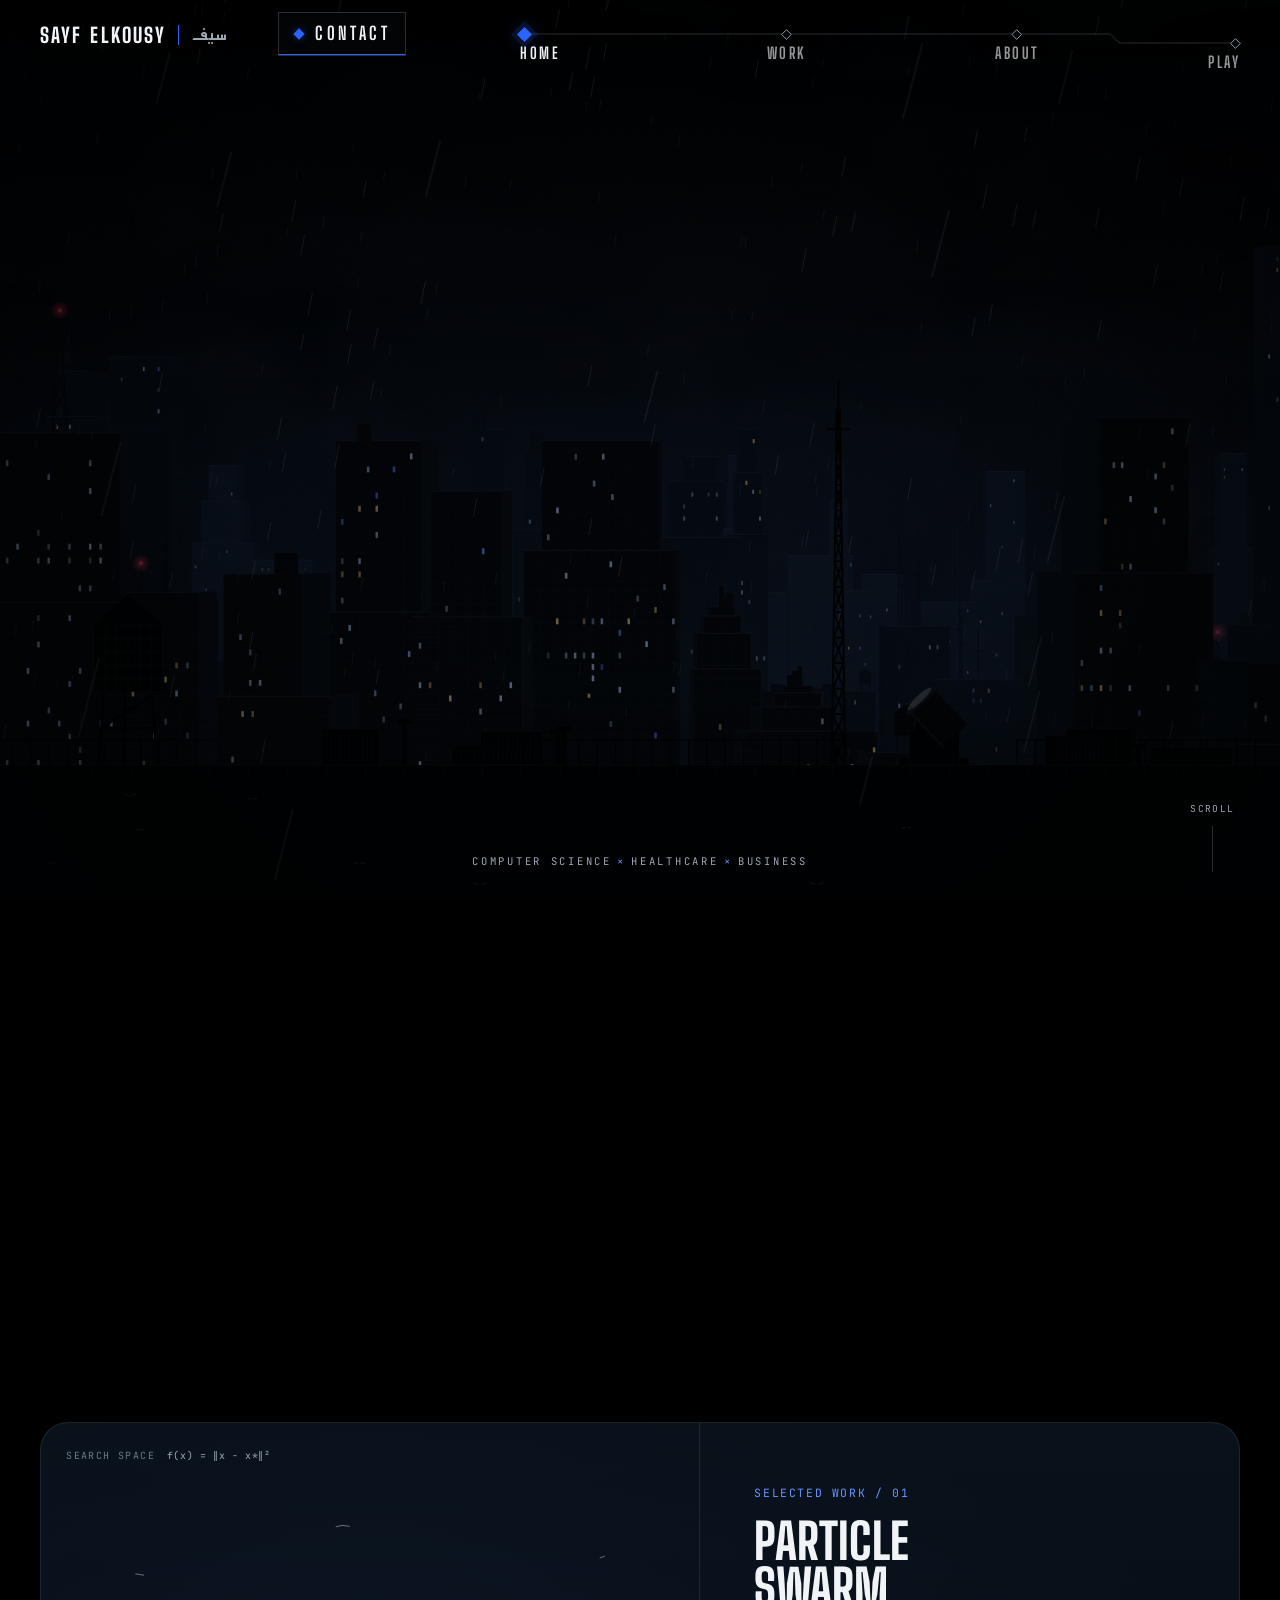
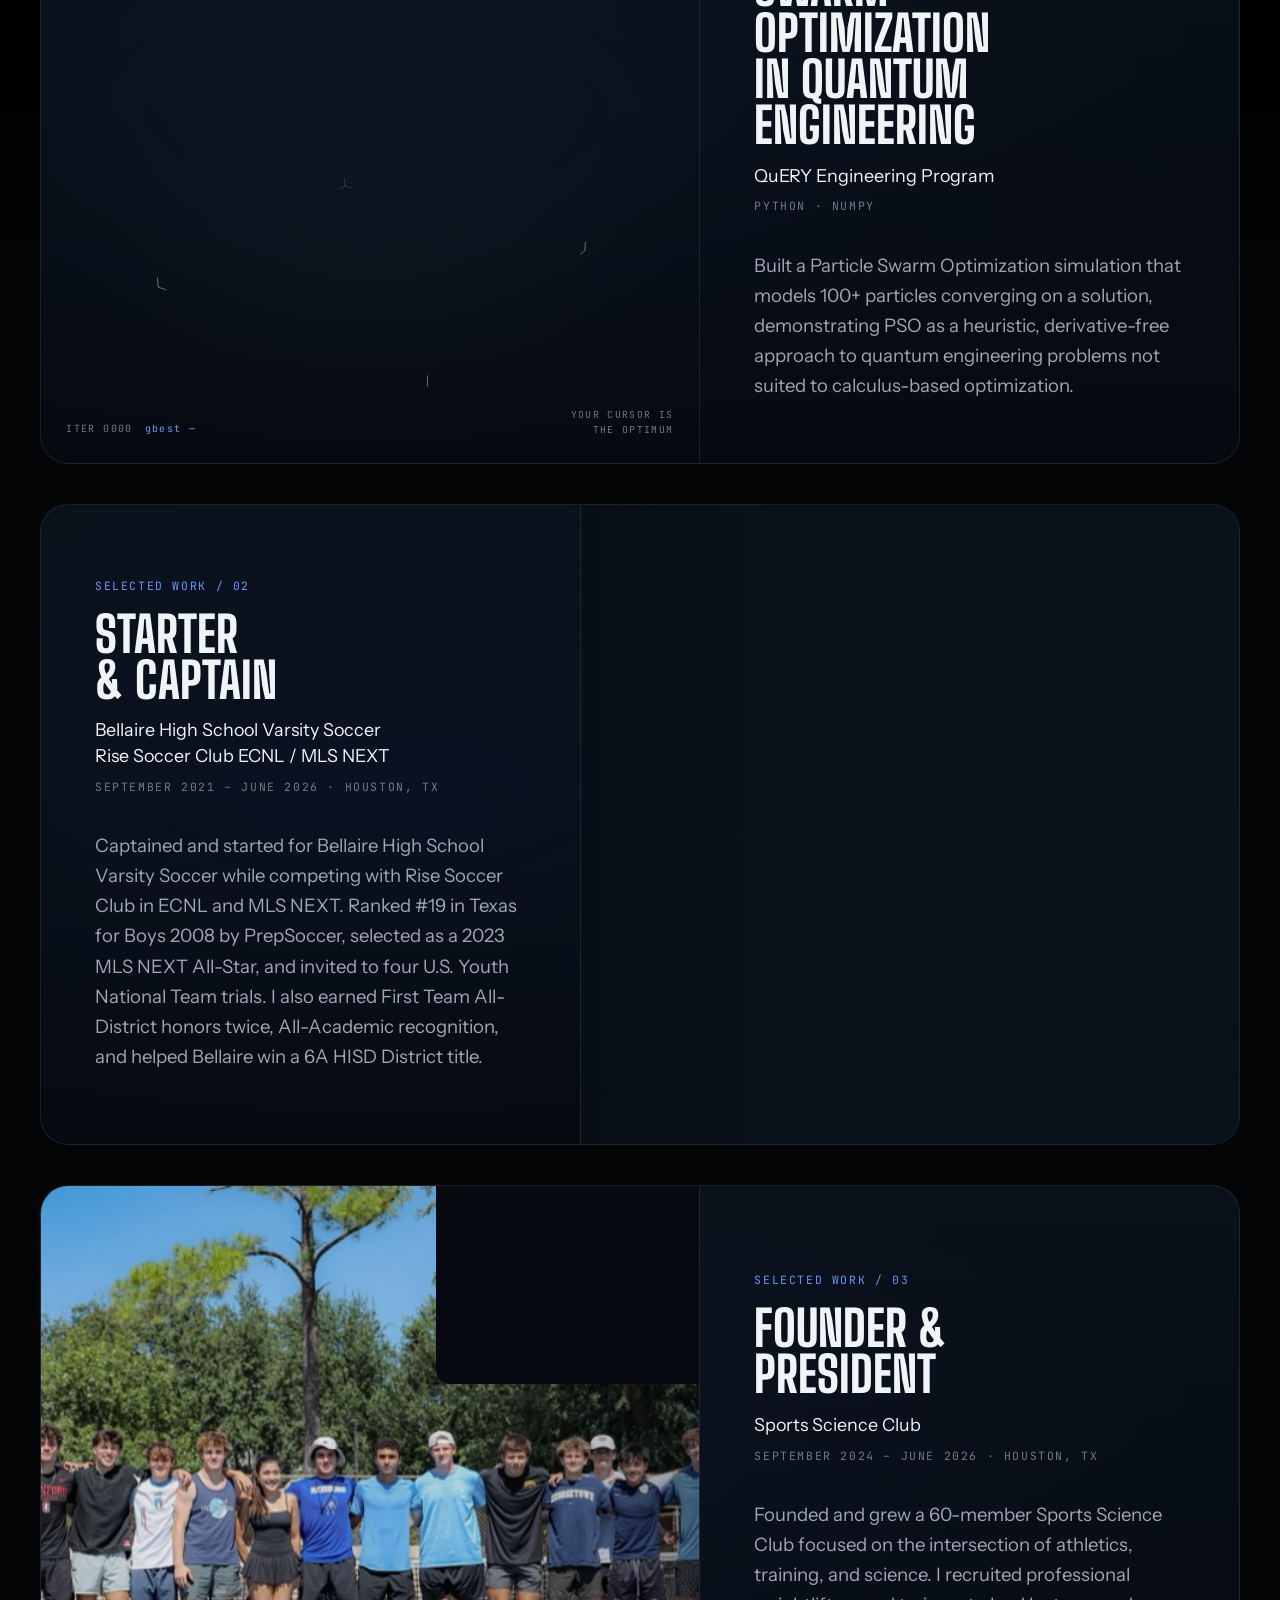
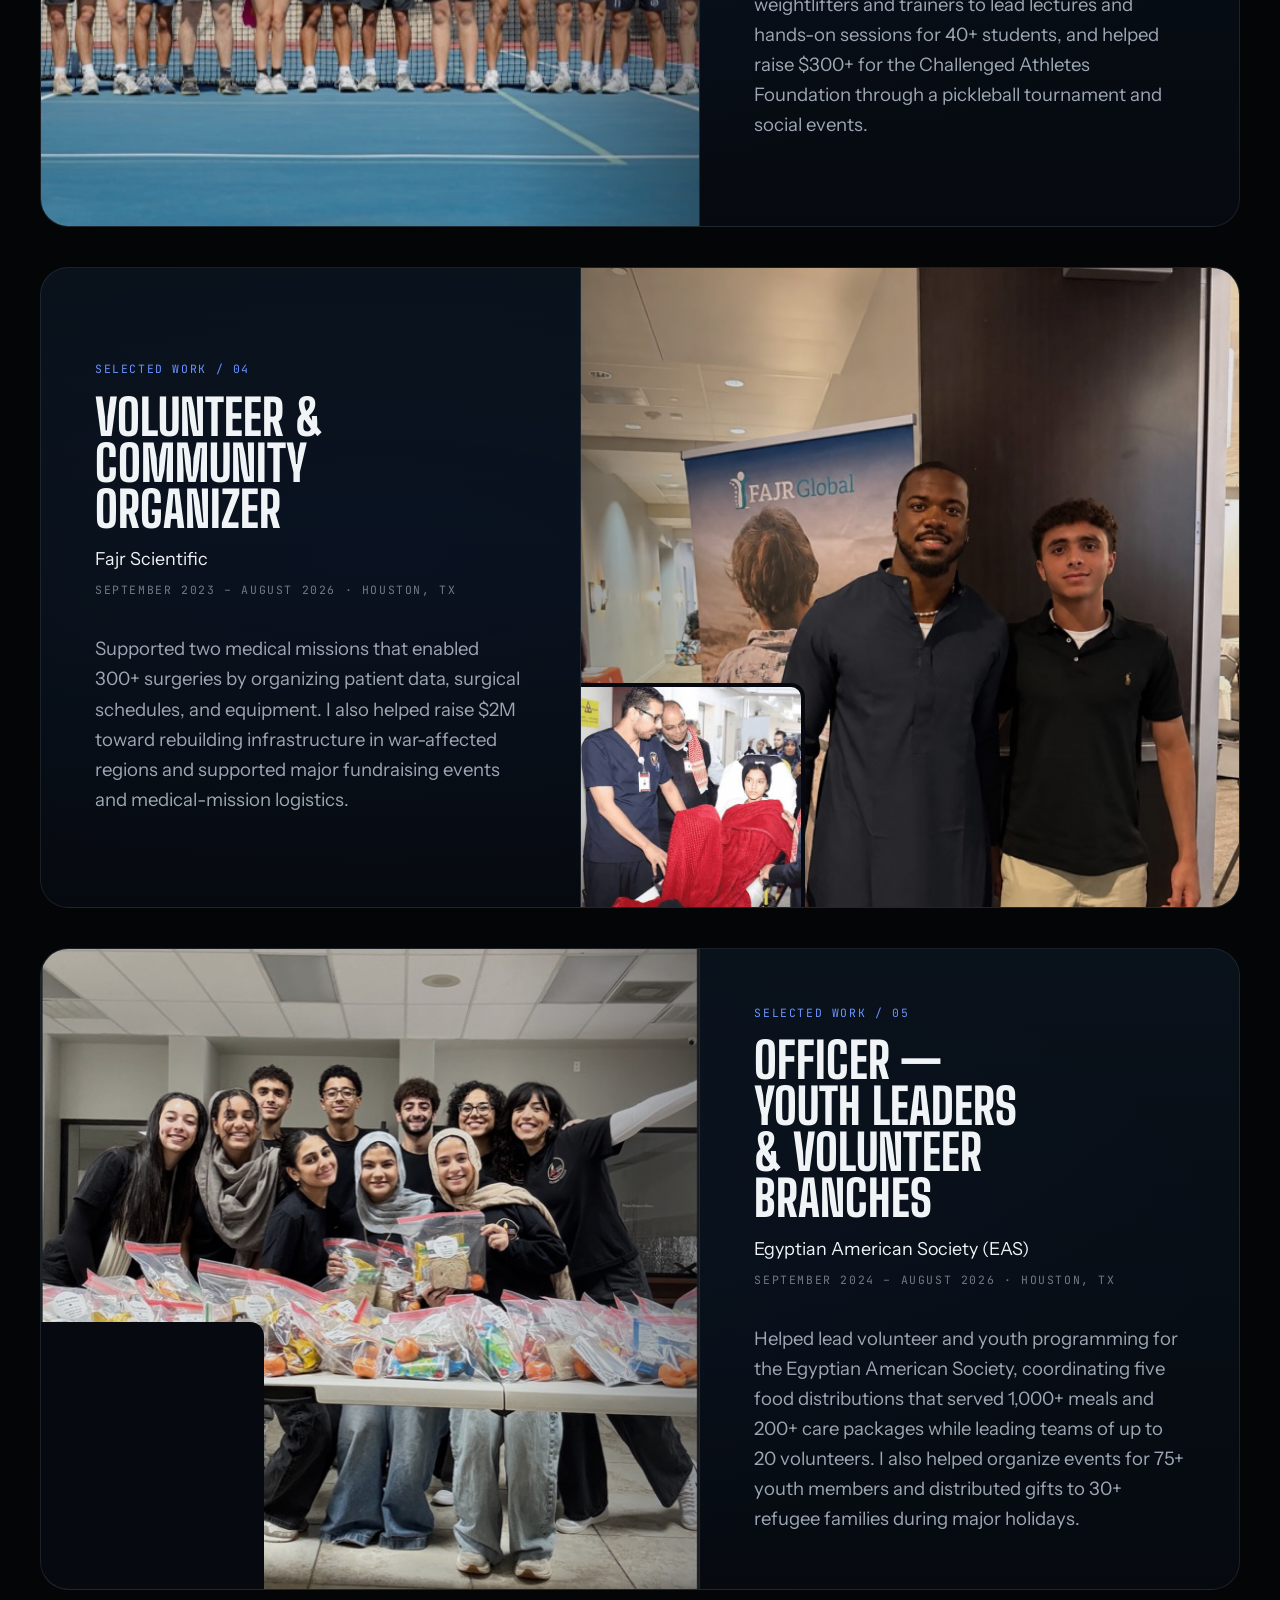
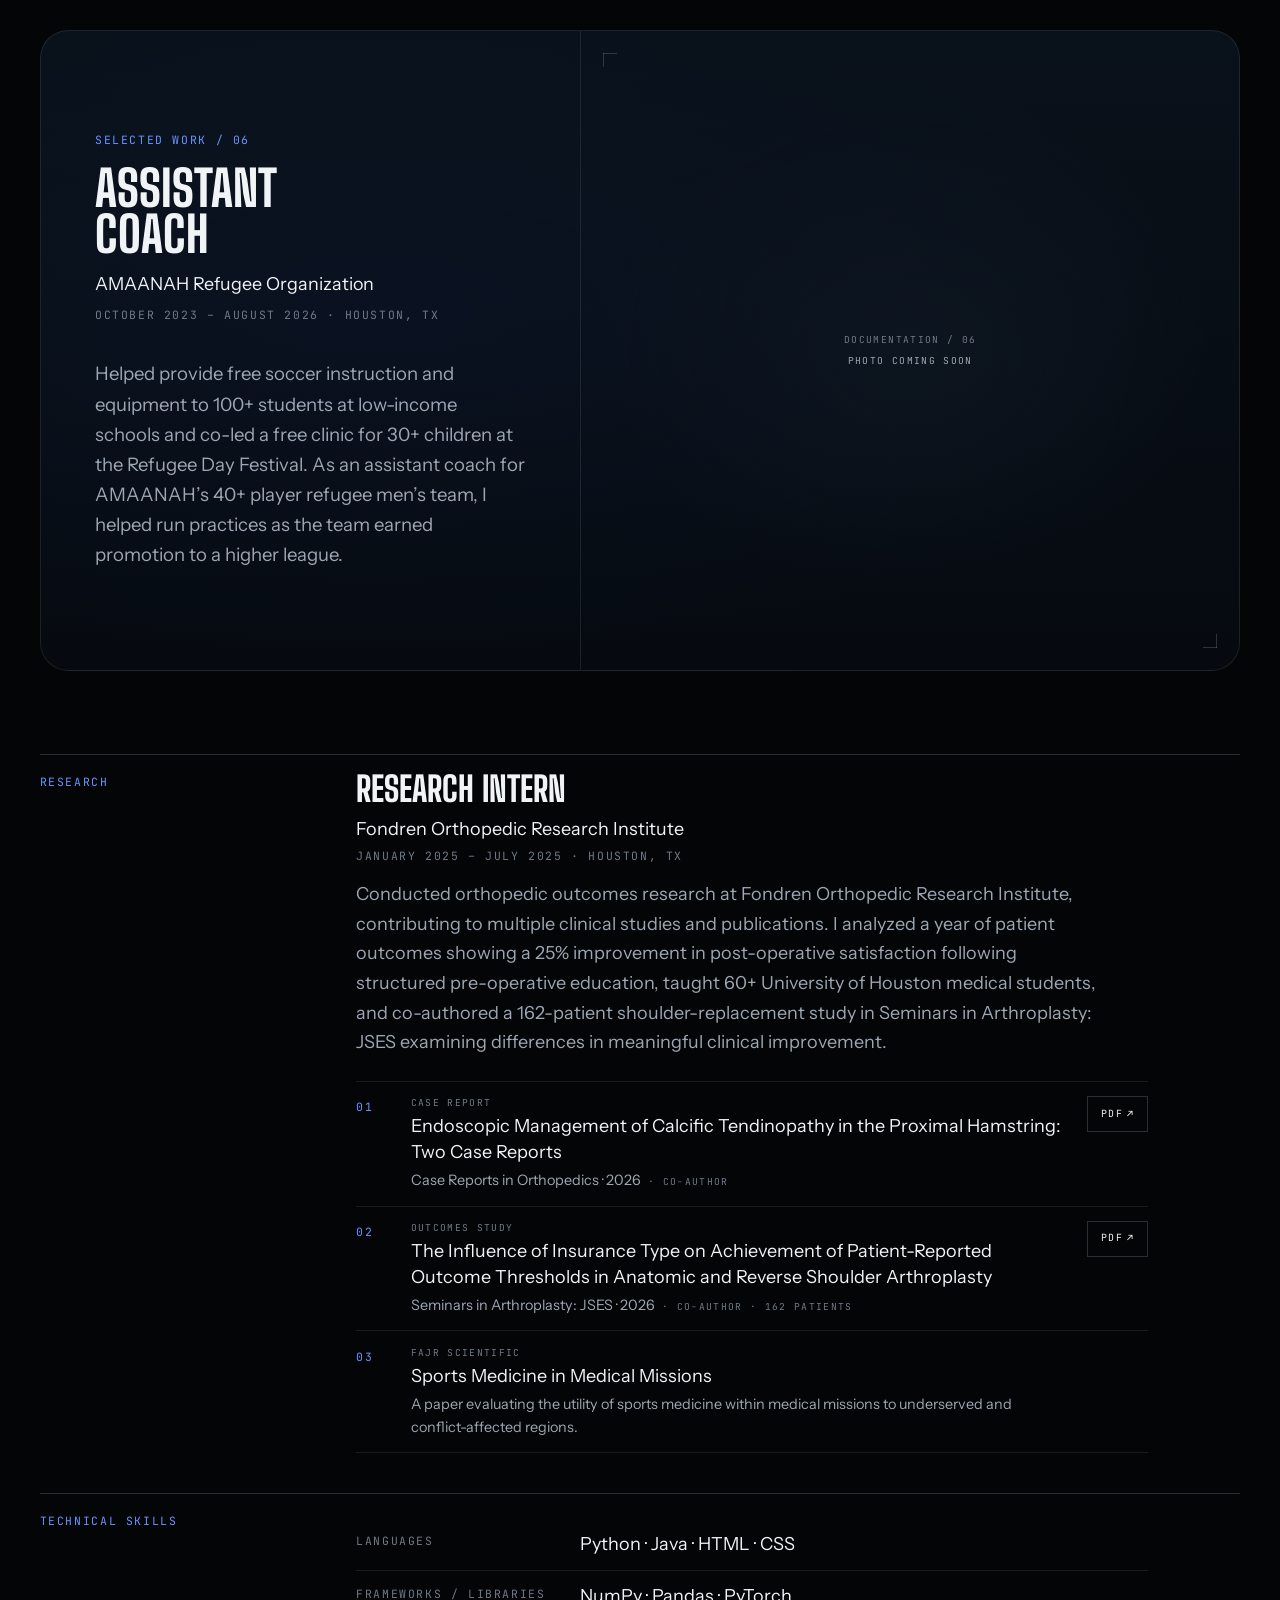
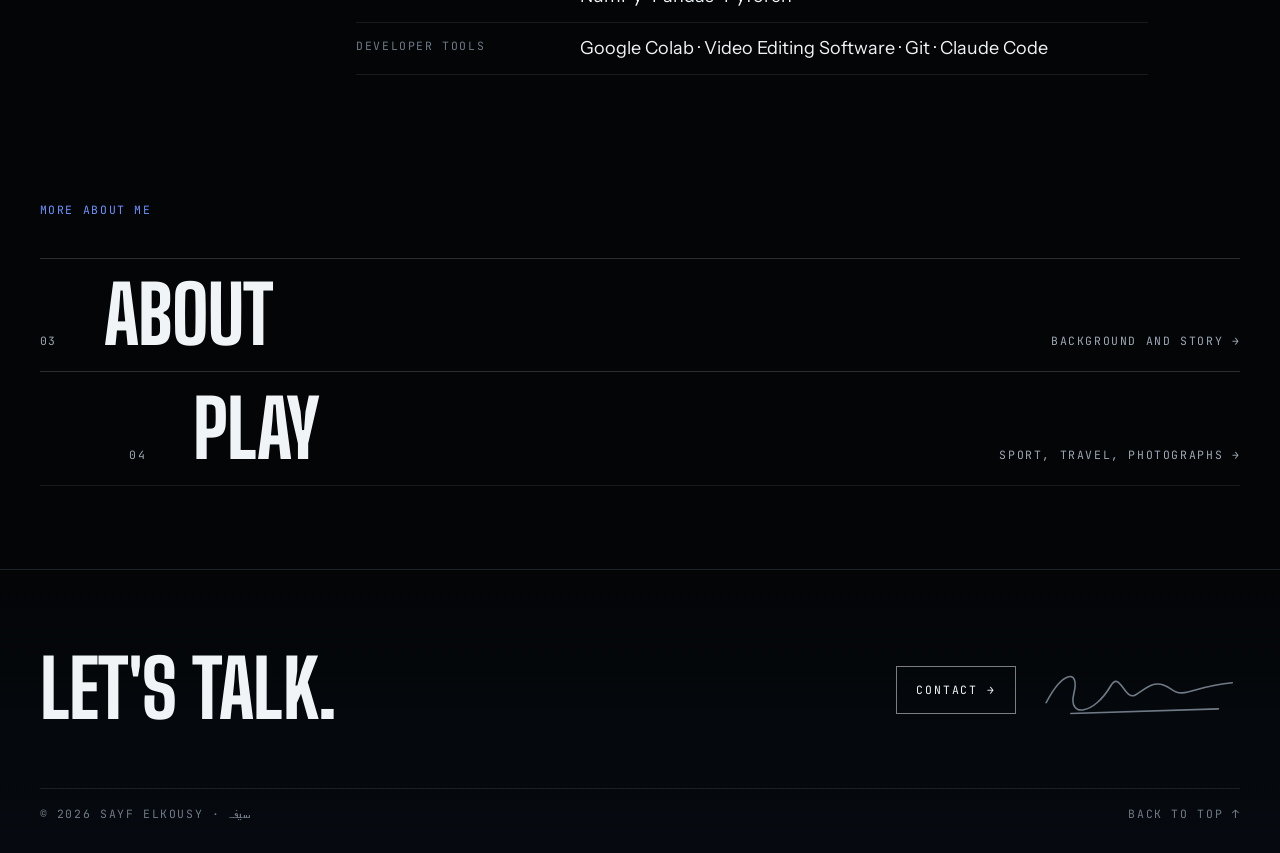
==== commit 7de7b7ea: "version 2" ====
--- a/index.html
+++ b/index.html
@@ -7,26 +7,26 @@
   <meta name="description" content="Sayf Elkousy — Houston-born, Egyptian American, interested in computer science and where it meets policy, business, and medicine." />
   <meta name="theme-color" content="#030507" />
   <meta name="color-scheme" content="dark" />
-  <link rel="icon" href="/assets/img/favicon.svg" type="image/svg+xml" />
+  <link rel="icon" href="assets/img/favicon.svg" type="image/svg+xml" />
 
   <link rel="preconnect" href="https://fonts.googleapis.com" />
   <link rel="preconnect" href="https://fonts.gstatic.com" crossorigin />
   <link rel="stylesheet" href="https://fonts.googleapis.com/css2?family=Big+Shoulders+Display:wght@300..900&family=Instrument+Sans:wdth,wght@75..100,400..700&family=JetBrains+Mono:wght@400;500&family=Reem+Kufi:wght@400..700&family=Caveat:wght@500;600&display=swap" />
 
-  <link rel="stylesheet" href="/assets/css/tokens.css" />
-  <link rel="stylesheet" href="/assets/css/base.css" />
-  <link rel="stylesheet" href="/assets/css/components.css" />
-  <link rel="stylesheet" href="/assets/css/nav.css" />
-  <link rel="stylesheet" href="/assets/css/sidebar.css" />
-  <link rel="stylesheet" href="/assets/css/transition.css" />
-  <link rel="stylesheet" href="/assets/css/cursor.css" />
-  <link rel="stylesheet" href="/assets/css/home.css" />
-  <link rel="stylesheet" href="/assets/css/work.css" />
-  <link rel="stylesheet" href="/assets/css/pso.css" />
-  <link rel="stylesheet" href="/assets/css/about.css" />
-  <link rel="stylesheet" href="/assets/css/play.css" />
+  <link rel="stylesheet" href="assets/css/tokens.css" />
+  <link rel="stylesheet" href="assets/css/base.css" />
+  <link rel="stylesheet" href="assets/css/components.css" />
+  <link rel="stylesheet" href="assets/css/nav.css" />
+  <link rel="stylesheet" href="assets/css/sidebar.css" />
+  <link rel="stylesheet" href="assets/css/transition.css" />
+  <link rel="stylesheet" href="assets/css/cursor.css" />
+  <link rel="stylesheet" href="assets/css/home.css" />
+  <link rel="stylesheet" href="assets/css/work.css" />
+  <link rel="stylesheet" href="assets/css/pso.css" />
+  <link rel="stylesheet" href="assets/css/about.css" />
+  <link rel="stylesheet" href="assets/css/play.css" />
 
-  <script type="module" src="/assets/js/main.js"></script>
+  <script type="module" src="assets/js/main.js"></script>
 </head>
 <body>
   <a class="skip-link" href="#main">Skip to content</a>
@@ -40,7 +40,7 @@
     <noscript>
       <div class="noscript">
         <p class="mono">This site needs JavaScript.</p>
-        <p>Sayf Elkousy. <a href="/#work">Work</a> · <a href="/about">About</a> · <a href="/play">Play</a> · <a href="mailto:sayfelkousy@gmail.com">Email</a></p>
+        <p>Sayf Elkousy. <a href="./#work">Work</a> · <a href="about">About</a> · <a href="play">Play</a> · <a href="mailto:sayfelkousy@gmail.com">Email</a></p>
       </div>
     </noscript>
   </main>
--- a/assets/css/work.css
+++ b/assets/css/work.css
@@ -18,7 +18,11 @@
   scroll-margin-top: calc(var(--nav-h) + 12px);
   outline: none;
 }
-.work__list { display: grid; gap: var(--s-6); }
+.work__list {
+  display: grid;
+  gap: var(--s-6);
+  grid-auto-rows: 1fr; /* desktop: every card matches the tallest — one rhythm */
+}
 
 /* ---------- Achievement card ----------
    One of the few places the site uses rounded shapes: a single dark
@@ -28,7 +32,7 @@
   position: relative;
   display: grid;
   grid-template-columns: minmax(0, 55fr) minmax(0, 45fr);
-  min-height: clamp(460px, 40vw, 640px);
+  min-height: clamp(460px, 45vw, 660px); /* same for every card */
   border: 1px solid var(--line);
   border-radius: var(--ach-r);
   background:
@@ -37,7 +41,6 @@
   overflow: hidden;
   isolation: isolate;
 }
-.ach--text { grid-template-columns: minmax(0, 1fr); min-height: 0; }
 
 .ach__visual {
   position: relative;
@@ -69,85 +72,188 @@
   font-size: clamp(1rem, 0.94rem + 0.28vw, 1.16rem);
   line-height: 1.62;
 }
-.ach__meta { color: var(--ink-3); }
+.ach__org {
+  margin-top: -0.25rem;
+  color: var(--ink);
+  font-size: clamp(1rem, 0.95rem + 0.25vw, 1.12rem);
+  line-height: 1.45;
+}
+.ach__meta { margin-top: -0.55rem; color: var(--ink-3); }
 .ach__link { align-self: flex-start; margin-top: 0.4rem; }
 
+/* Alternate sides on desktop — same card, mirrored. */
+.ach--flip { grid-template-columns: minmax(0, 45fr) minmax(0, 55fr); }
+.ach--flip .ach__visual { order: 2; border-right: 0; border-left: 1px solid var(--line); }
+
+/* ---------- Photographs: the visual side of activity cards ----------
+   1 photo fills the side; a 2nd sits uncropped in a pane docked into a
+   corner, set off by a dark rule. The side's proportions come from the
+   card, never the photo, so every card keeps the same size. */
+.ach__media { overflow: hidden; background: var(--bg-2); }
+.ach__img {
+  position: absolute;
+  inset: 0;
+  width: 100%;
+  height: 100%;
+  object-fit: cover;
+  object-position: 50% 50%;
+  filter: brightness(0.9) saturate(0.92); /* sit in the dark palette — no heavy grading */
+}
+.ach__media::after {
+  /* a soft fall-off toward the text so photo and copy read as one surface */
+  content: "";
+  position: absolute;
+  inset: 0;
+  z-index: 1;
+  pointer-events: none;
+  background: linear-gradient(to left, rgba(6, 10, 16, 0.35), rgba(6, 10, 16, 0) 30%);
+}
+.ach--flip .ach__media::after { background: linear-gradient(to right, rgba(6, 10, 16, 0.35), rgba(6, 10, 16, 0) 30%); }
+
+.ach__inset {
+  --pane-r: calc(var(--ach-r) * 0.5);
+  position: absolute;
+  z-index: 2;
+  width: 34%;
+  max-height: 72%;
+  margin: 0;
+  overflow: hidden;
+  background: var(--bg-1);
+  border: 0 solid var(--bg-1);
+}
+.ach__inset-img { display: block; width: 100%; height: 100%; object-fit: cover; }
+/* docked bottom-left (default) or top-right; the dark rule runs on the inner edges only */
+.ach__media--bl .ach__inset { left: 0; bottom: 0; border-width: 4px 4px 0 0; border-top-right-radius: var(--pane-r); }
+.ach__media--tr .ach__inset {
+  right: 0; top: 0;
+  width: 40%;
+  aspect-ratio: 4 / 3 !important; /* top pane stays a short band, clear of faces below */
+  border-width: 0 0 4px 4px;
+  border-bottom-left-radius: var(--pane-r);
+}
+
+/* No photo yet: a quiet panel, same proportions (AMAANAH until media exists). */
+.ach__media--empty {
+  display: grid;
+  place-items: center;
+  background:
+    linear-gradient(var(--line-2), var(--line-2)) left 22px top 22px / 14px 1px no-repeat,
+    linear-gradient(var(--line-2), var(--line-2)) left 22px top 22px / 1px 14px no-repeat,
+    linear-gradient(var(--line-2), var(--line-2)) right 22px bottom 22px / 14px 1px no-repeat,
+    linear-gradient(var(--line-2), var(--line-2)) right 22px bottom 22px / 1px 14px no-repeat,
+    radial-gradient(60% 50% at 50% 50%, rgba(16, 25, 35, 0.6), transparent 75%);
+}
+.ach__media--empty::after { display: none; }
+.ach__empty { display: grid; gap: 0.45rem; justify-items: center; margin: 0; color: var(--ink-3); font-size: 0.6rem; text-align: center; }
+.ach__empty-v { color: var(--ink-2); }
+
+/* PSO: optional photo pane over the cube; its corner hint makes way. */
+.ach__photo {
+  position: absolute;
+  z-index: 3;
+  right: 0;
+  bottom: 0;
+  width: 30%;
+  aspect-ratio: 4 / 3;
+  margin: 0;
+  overflow: hidden;
+  border: 0 solid var(--bg-1);
+  border-width: 4px 0 0 4px;
+  border-top-left-radius: calc(var(--ach-r) * 0.5);
+}
+.ach__photo img { display: block; width: 100%; height: 100%; object-fit: cover; }
+.ach__visual:has(.ach__photo) .pso__hint { display: none; }
+
+/* ---------- Mobile: one order for every card ----------
+   label → title → organization → meta → visual → description */
 @media (max-width: 900px) {
-  .ach { grid-template-columns: minmax(0, 1fr); min-height: 0; }
-  .ach__visual { aspect-ratio: 1 / 0.92; border-right: 0; border-bottom: 1px solid var(--line); }
-  .ach__info { padding: 1.6rem 1.4rem 1.9rem; gap: 0.9rem; }
-  .ach__title { max-width: 16ch; }
+  .work__list { grid-auto-rows: auto; }
+  .ach, .ach--flip { display: flex; flex-direction: column; min-height: 0; }
+  .ach__info { display: contents; }
+  .ach__label { order: 0; padding: 1.3rem 1.4rem 0; }
+  .ach__title { order: 1; max-width: 16ch; margin: 0.8rem 1.4rem 0; }
+  .ach__org { order: 2; margin: 0.7rem 1.4rem 0; }
+  .ach__meta { order: 3; margin: 0.4rem 1.4rem 1.2rem; }
+  .ach__visual, .ach--flip .ach__visual {
+    order: 4;
+    aspect-ratio: 1 / 0.92;
+    border: 0;
+    border-block: 1px solid var(--line);
+  }
+  .ach__desc { order: 5; margin: 1.1rem 1.4rem 1.9rem; }
+  .ach__link { order: 6; margin: -0.8rem 1.4rem 1.9rem; }
+  .ach__inset { width: 40%; }
+  .ach__media::after, .ach--flip .ach__media::after { background: linear-gradient(to top, rgba(6, 10, 16, 0.3), rgba(6, 10, 16, 0) 30%); }
 }
 @media (max-width: 760px) {
   .work { margin-top: -78vh; }
 }
 
-/* ---------- Resume (renders once site.resume.available) ---------- */
-.resume .grid { row-gap: var(--s-5); }
-.rv__head { grid-column: 1 / span 4; align-self: start; }
-.rv__title { margin-top: 0.6rem; font-size: var(--fs-h2); line-height: 0.9; }
-.rv__meta { margin-top: var(--s-5); border-top: 1px solid var(--line-2); }
-.rv__btns { display: flex; flex-wrap: wrap; gap: 0.6rem; margin-top: var(--s-5); }
-.rv__viewer {
-  grid-column: 5 / -1;
+/* ---------- Research + Technical Skills: compact reference ---------- */
+.work__ref { display: grid; gap: var(--s-6); margin-top: var(--s-7); }
+.ref {
+  display: grid;
+  grid-template-columns: minmax(0, 3fr) minmax(0, 9fr);
+  column-gap: var(--col-gap);
+  padding-top: 1.1rem;
+  border-top: 1px solid var(--line-2);
+}
+.ref__k { color: var(--blue-text); }
+.ref__body { max-width: 66ch; }
+.ref__title {
+  font-family: var(--font-display);
+  font-weight: 800;
+  font-size: clamp(1.6rem, 1.2rem + 1.2vw, 2.4rem);
+  line-height: 0.95;
+  text-transform: uppercase;
+}
+.ref__org { margin-top: 0.55rem; color: var(--ink); }
+.ref__meta { margin-top: 0.2rem; color: var(--ink-3); }
+.ref__text { margin-top: 1rem; color: var(--ink-2); line-height: 1.65; }
+.pubs { margin-top: 1.4rem; border-top: 1px solid var(--line); }
+.pub {
+  display: grid;
+  grid-template-columns: 2.4rem minmax(0, 1fr) auto;
+  align-items: start;
+  gap: 1rem;
+  padding-block: 0.9rem;
+  border-bottom: 1px solid var(--line);
+}
+.pub__n { color: var(--blue-text); padding-top: 0.15em; }
+.pub__kind { color: var(--ink-3); font-size: 0.6rem; }
+.pub__title { margin-top: 0.25rem; color: var(--ink); line-height: 1.4; }
+.pub__venue { margin-top: 0.25rem; color: var(--ink-2); font-size: var(--fs-small); line-height: 1.55; }
+.pub__role { color: var(--ink-3); font-size: 0.6rem; }
+.pub__pdf {
+  display: inline-flex;
+  align-items: center;
+  gap: 0.4em;
+  min-height: 36px;
+  padding: 0 0.8rem;
   border: 1px solid var(--line-2);
-  background: var(--bg-1);
-}
-.rv__bar {
-  display: flex;
-  justify-content: space-between;
-  padding: 0.7rem 1rem;
-  border-bottom: 1px solid var(--line-2);
-  color: var(--ink-2);
-}
-.rv__frame { width: 100%; height: min(86vh, 1100px); border: 0; background: #fff; }
-.rv__card { display: none; }
-.rv__missing {
-  position: relative;
-  display: grid;
-  place-items: center;
-  gap: var(--s-5);
-  min-height: min(76vh, 900px);
-  padding: var(--s-6) var(--s-4);
-  text-align: center;
-}
-.rv__sheet {
-  display: grid;
-  align-content: start;
-  gap: 9px;
-  width: min(280px, 60%);
-  aspect-ratio: 1 / 1.414;
-  padding: 26px 22px;
-  border: 1px dashed var(--line-2);
-  background: var(--bg-2);
-}
-.rv__sheet i { display: block; height: 2px; background: var(--line); }
-.rv__sheet i:nth-child(1) { width: 55%; height: 6px; background: var(--line-2); }
-.rv__sheet i:nth-child(2) { width: 35%; margin-bottom: 10px; }
-.rv__sheet i:nth-child(5n) { width: 70%; }
-.rv__sheet i:nth-child(6), .rv__sheet i:nth-child(11) { width: 28%; height: 3px; margin-top: 10px; background: var(--line-2); }
-.rv__missing-text { display: grid; gap: 0.9rem; justify-items: center; }
-.rv__missing-text .mono { line-height: 1.9; text-transform: none; letter-spacing: 0.06em; }
-
-.rv__meta div {
-  display: grid;
-  grid-template-columns: 7.5rem 1fr;
+  color: var(--ink);
+  font-size: 0.62rem;
+  white-space: nowrap;
+  transition: border-color var(--t-micro), color var(--t-micro);
+}
+.pub__pdf:hover, .pub__pdf:focus-visible { border-color: var(--blue); color: var(--blue-text); }
+.pub__pdf--none { border: 0; padding: 0; min-height: 0; }
+@media (max-width: 560px) {
+  .pub { grid-template-columns: 2rem minmax(0, 1fr); }
+  .pub__pdf { grid-column: 2; justify-self: start; }
+  .pub__pdf--none { display: none; }
+}
+.skills div {
+  display: grid;
+  grid-template-columns: 13rem minmax(0, 1fr);
   gap: 1rem;
-  padding-block: 0.6rem;
+  padding-block: 0.7rem;
   border-bottom: 1px solid var(--line);
 }
-.rv__meta dt { color: var(--ink-3); }
-.rv__meta dd { margin: 0; color: var(--ink); }
-
+.skills div:first-child { padding-top: 0; }
+.skills dt { color: var(--ink-3); padding-top: 0.2em; }
+.skills dd { margin: 0; color: var(--ink); }
 @media (max-width: 760px) {
-  .rv__head, .rv__viewer { grid-column: 1 / -1; }
-  .rv__frame { display: none; }
-  .rv__card {
-    display: flex;
-    flex-direction: column;
-    align-items: center;
-    gap: 1rem;
-    padding: var(--s-6) var(--s-4);
-  }
-  .rv__missing { min-height: 0; }
-}
+  .ref { grid-template-columns: minmax(0, 1fr); row-gap: 0.9rem; }
+  .skills div { grid-template-columns: minmax(0, 1fr); gap: 0.2rem; }
+}
--- a/assets/css/about.css
+++ b/assets/css/about.css
@@ -52,7 +52,29 @@
 }
 .infobox { grid-column: 2; grid-row: 1 / span 2; }
 .wiki__sec { grid-column: 1; }
-.wiki__margin { grid-column: 2; grid-row: 3; align-self: center; }
+.wiki__margin { grid-column: 2; grid-row: 4; align-self: center; } /* beside Outside of Academics */
+
+/* ---------- Education: first section, beside the portrait ---------- */
+.edu__school {
+  font-family: var(--font-display);
+  font-weight: 800;
+  font-size: clamp(1.7rem, 1.3rem + 1.2vw, 2.4rem);
+  line-height: 0.95;
+  text-transform: uppercase;
+}
+.wiki__sec .edu__degree { margin-top: 0.5rem; color: var(--ink); line-height: 1.45; }
+.wiki__sec .edu__when { margin-top: 0.25rem; color: var(--blue-text); }
+.edu__rows { margin-top: 1.1rem; border-top: 1px solid var(--line); }
+.edu__rows div {
+  display: grid;
+  grid-template-columns: 9.5rem minmax(0, 1fr);
+  gap: 1rem;
+  padding-block: 0.7rem;
+  border-bottom: 1px solid var(--line);
+}
+.edu__rows dt { color: var(--ink-3); padding-top: 0.2em; line-height: 1.5; }
+.edu__note { display: block; color: var(--ink-3); opacity: 0.7; text-transform: none; letter-spacing: 0.04em; }
+.edu__rows dd { margin: 0; color: rgba(241, 244, 246, 0.86); font-size: var(--fs-small); line-height: 1.65; }
 
 /* ---------- Sections ---------- */
 .wiki__sec { scroll-margin-top: calc(var(--nav-h) + 1.5rem); outline: none; }
@@ -194,6 +216,7 @@
   .wiki__fig--chess .wiki__fig-art { width: 64px; }
 }
 @media (max-width: 560px) {
+  .edu__rows div { grid-template-columns: minmax(0, 1fr); gap: 0.25rem; }
   .criteria li { grid-template-columns: 2rem minmax(0, 1fr); }
   .criteria__text { grid-column: 2; }
   .wiki__fig--thoth { grid-template-columns: 96px minmax(0, 1fr); gap: 1rem; }
